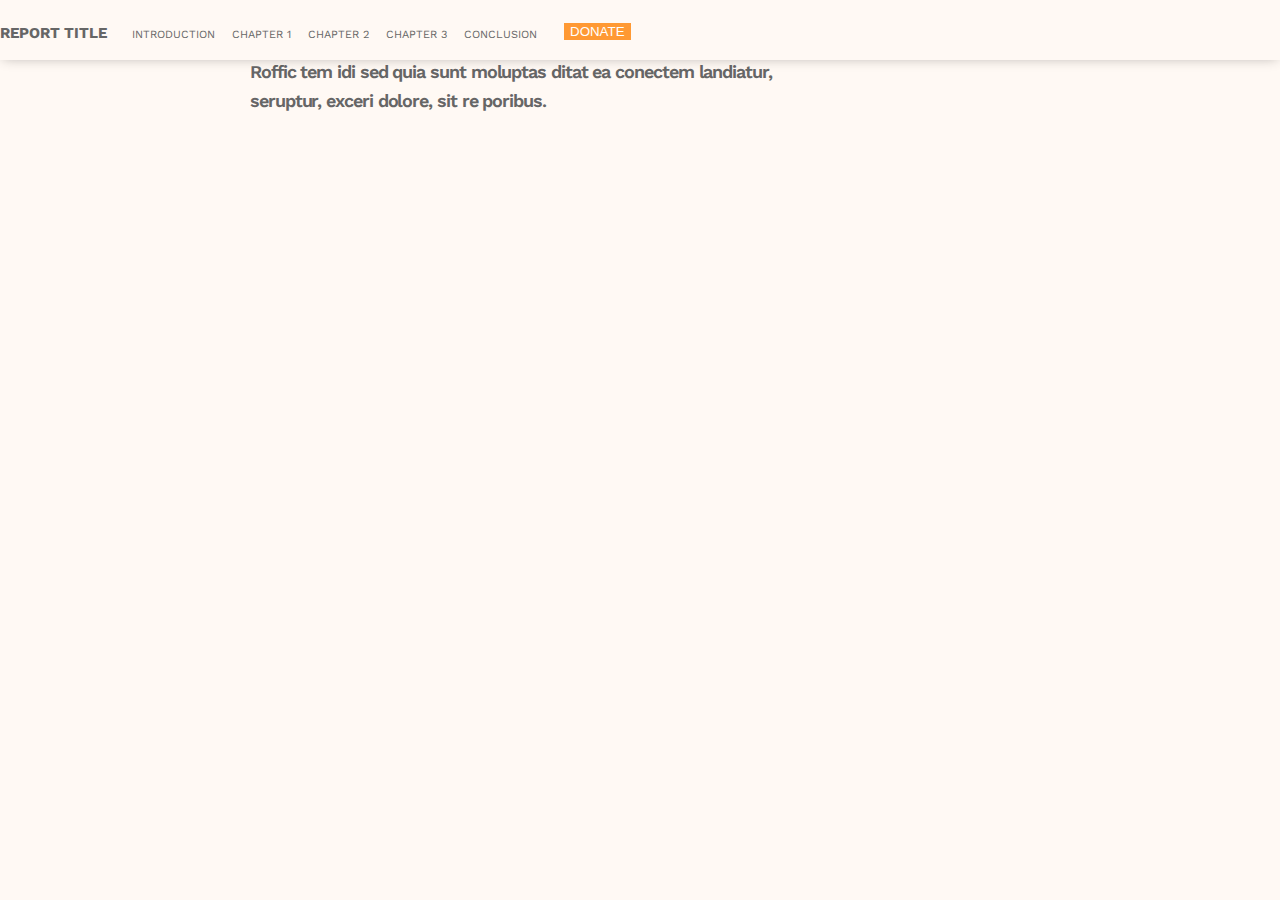
==== chapter1.html @ 3ec0a264 "First draft" ====
<!DOCTYPE html>
<html lang="en">
  <head>
    <meta charset="utf-8">
    <title>Final Project</title>
    <meta name="description" content="Report template Law Center to Prevent Gun Violence">
    <meta name="keywords" content="keywords, go, here">
    <link rel="stylesheet" href="styles/normalize.css">
    <link rel="stylesheet" href="styles/styles.css">
    <link href="https://fonts.googleapis.com/css?family=Montserrat:100,100i,200,200i,300,300i,400,400i,500,500i,600,600i,700,700i,800,800i,900,900i" rel="stylesheet">
    <link href="https://fonts.googleapis.com/css?family=Work+Sans:100,200,300,400,500,600,700,800,900" rel="stylesheet">

  </head>

  <body>
  <header>
      <div class="wrapper">
        <div class="mainheader">
          <!-- <div class="logomark"><img src="images/Logomark.png"></div> -->
          <h1>Report Title</h1>
          <ul class="nav">
            <li><a href="index.html">Introduction</a></li>
            <li><a href="chapter1.html">Chapter 1</a></li>
            <li><a href="chapter2.html">Chapter 2</a></li>
            <li><a href="chapter3.html">Chapter 3</a></li>
            <li><a href="conclusion.html">Conclusion</a></li>
          </ul>
        <button class="donatebutton">Donate</button>
        </div>
        <!--href="DONATE PAGE"-->
      </div>
  </header>

  <!-- <section class="titlebanner">
      <h1 class="headerreportname">Report Title</h1>
      <h2>Report byline ipsum solar volupta ir firum</h2>
  </section> -->

<!--   <div class="sticky_interchapternav">
  </div> -->

  <section class="reportcontainer">
    <p class="introtext">Roffic tem idi sed quia sunt moluptas ditat ea conectem landiatur, seruptur, exceri dolore, sit re poribus.</p>
  </section>

    <script src="scripts/jquery-3.2.1.min.js"></script>
    <script src="scripts/faq.js"></script>

  </body>
</html>
---- styles/styles.css ----
html, body {
  font-family: 'Work Sans', sans-serif;
  color: #666;
  margin: 0;
  padding: 0;
  height: 100%;
  background-color: #fff9f4;
}

header {
  overflow-x: hidden;
  position: fixed;
  box-shadow: 0 1px 12px -3px rgba(0,0,0,0.3);
  border-bottom: 1px #ddd;
  width: 100%;
  z-index: 1;
  background-color: white;
  height: 60px;
}

.wrapper {
  margin: 0 auto;
  padding-bottom: 2em;
}

.mainheader{
  margin: 0 -500%;
  padding: 0.5em 500%;
  float: left;
  background-color: #fff9f4;
}

header h1{
  font-size: 15px;
  display: inline-block;
  text-transform: uppercase;
}

.logomark {
  /*background-image: url(../images/Logomark.png);*/
  width: 15px;
  padding: 5px;
  display: inline;
  margin: 0px 5px;
}

.donatebutton {
  color: white;
  cursor: pointer;
  float: right;
  display: inline-block;
  text-transform: uppercase;
  border: none;
  background-color: #ff9933;
  margin: 15px;
}

a {
  text-decoration: none;
}

/**** MAIN NAVIGATION ****/

/*.nav {
  display: inline-block;
}*/

.mainheader ul{
  list-style: none;
  display: inline-block;
  cursor: pointer;
  padding-left: 20px;
  /*padding: 20px 10% 0px 0%;*/
}

.nav li{
  display: inline;
  padding-right: 12px;
}

.nav a {
  color: #666;
  text-decoration: none;
  font-size: 11px;
  text-transform: uppercase;
}

/*a:visited { text-decoration: none; color:red; }
a:hover { text-decoration: none; color:blue; }
a:focus { text-decoration: none; color:yellow; }
a:hover, a:active { text-decoration: none; color:black }*/

.nav a:hover{text-decoration: none; color: #ff9933;}
.nav a:visited{text-decoration: none; color: #666;}
.nav a:hover{text-decoration: none; color: #ff9933;}
.nav a:active{text-decoration: none; color: #ff9933;}

/**** END MAIN NAVIGATION ****/



/**** TITLE BANNER ****/

.titlebanner {
  background-image: url(../images/gun-on-table.jpg);
  background-attachment: fixed;
  background-repeat: no-repeat;
  background-position: 100% 100%; 
  height: 100vh;
  /*width: 100vh;*/
  z-index: 2;
  /* Make a concession for the fixed position header above */
  padding-top: 60px;
}

.titlebanner h1 {
  font-size: 110px;
  padding: 60px 0px 0px 35px;
  font-weight: 600;
  margin: 0;
  letter-spacing: -0.04em;
}

.titlebanner h2 {
  padding: 0px 0px 0px 35px;
  font-size: 22px;
  font-weight: 300;
}

/**** END TITLE BANNER ****/



/**** STICKY NAV ****/

.sticky_interchapternav {
  border: solid 1px #93eaed;
}

/**** END STICKY NAV ****/


/**** REPORT BODY ****/

.reportcontainer {
  padding: 40px 100px 40px 250px;
}

.reportcontainer p{
  /*font-family: Georgia, serif;*/
  line-height: 1.6em;
  letter-spacing: -0.06em;
  font-size: 18px;
  padding-right: 380px;
}

.introtext {
  color: #666;
  font-size: 35px;
  font-weight: 600;
  letter-spacing: -0.01em;
  /*padding: 0px 450px 0px 0px;*/
}

/**** REPORT BODY ****/

/**** BLOCK QUOTE ****/

blockquote {
  padding: 50px;
  float: right;
  margin: 10px 10px;
  position: relative;
  display: block;
  font-size: 60px;
  text-align: right;
}

/**** END BLOCK QUOTE ****/

/**** BOTTOM PAGE CHAPTER NAVIGATION****/
.bottompage_chapternav{
  border: 2px solid #666;
  display: inline-block;
  margin: auto;
  padding: 10px;
  cursor: pointer;
  outline: 0;
  padding: 8px 25.5px;
  background-color: transparent;
  font-weight: 400;
  text-transform: uppercase;
  font-size: 12.299px;
  transition: all .3s ease-in-out;
}



/**** BOTTOM PAGE CHAPTER NAVIGATION****/


/*** MEDIA QUERIES ***/
@media screen and (max-width: 660px) {
  .reportcopy {
    padding: 40px 100px 40px 250px;
  }
}


/*** END MEDIA QUERIES ***/


.halfpagegraphic {
  border: solid 1px blue;
}

footer {
  border: solid 2px blue;
}
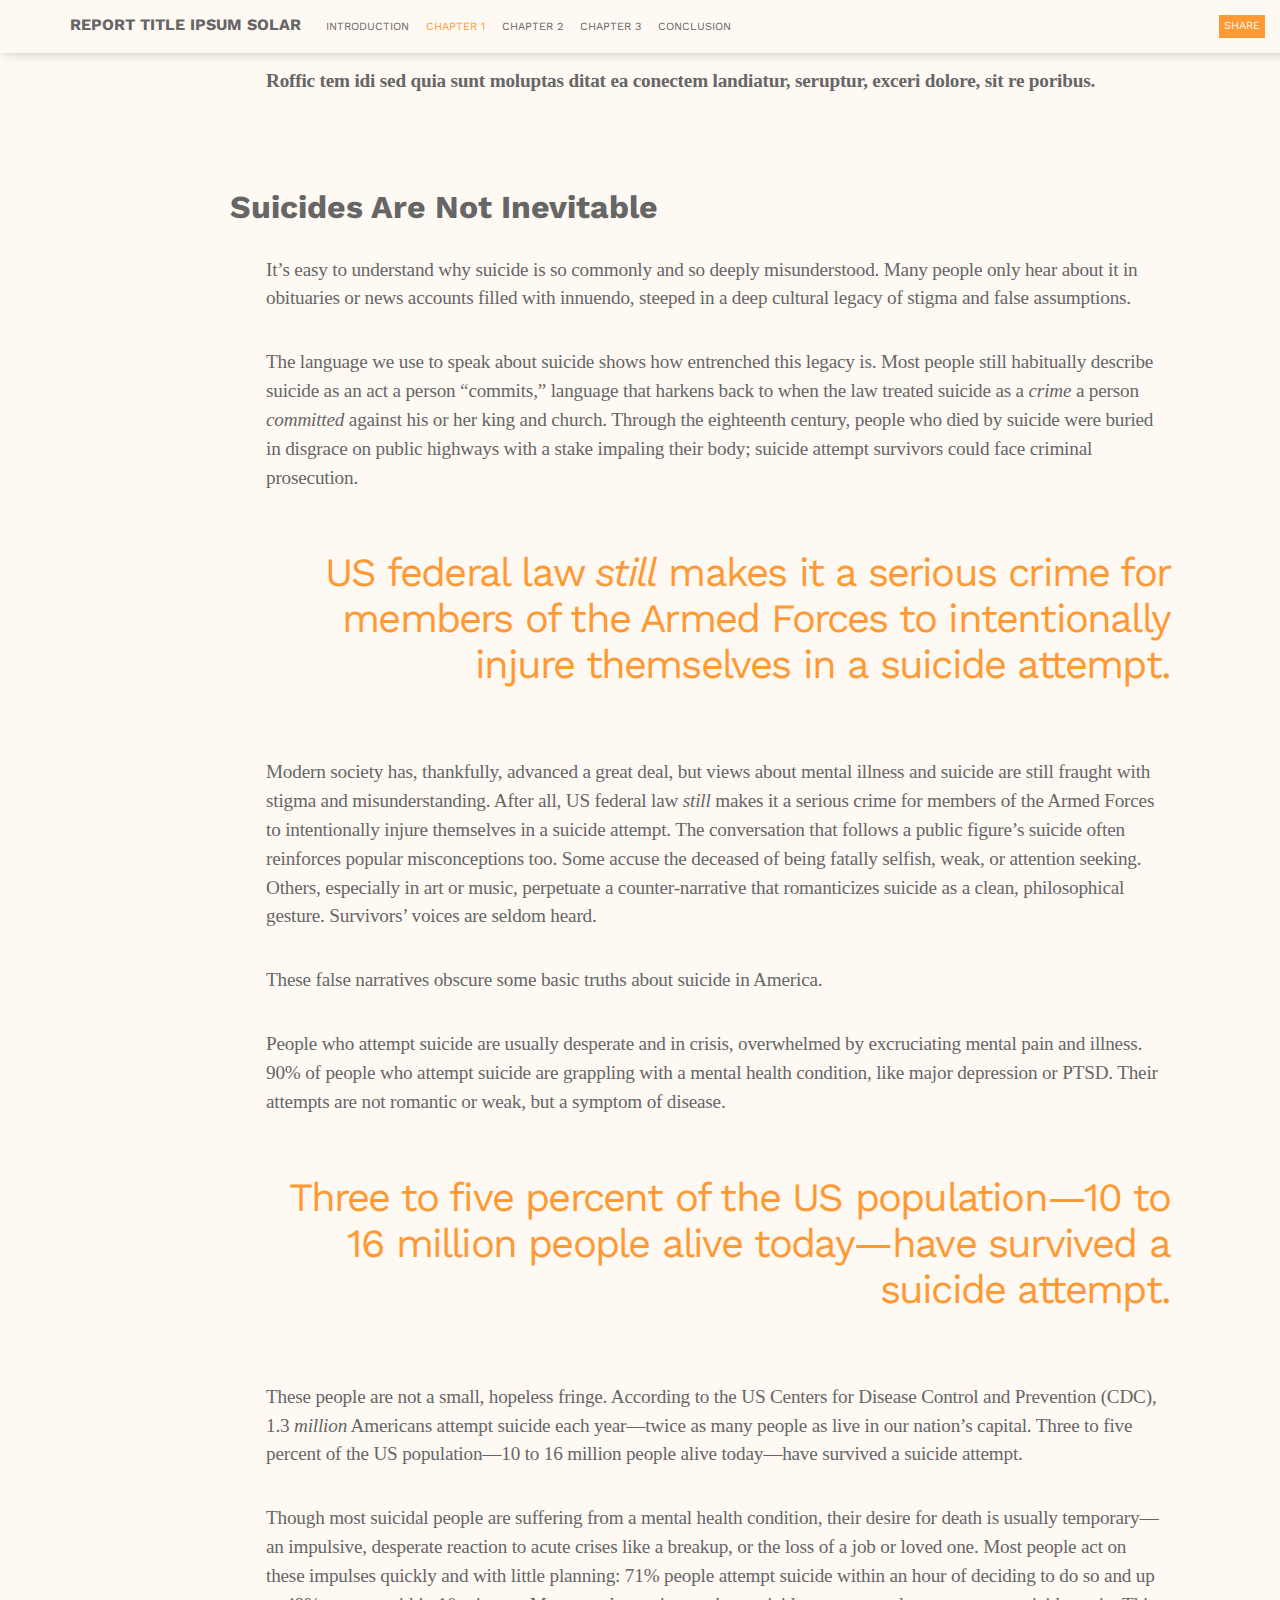
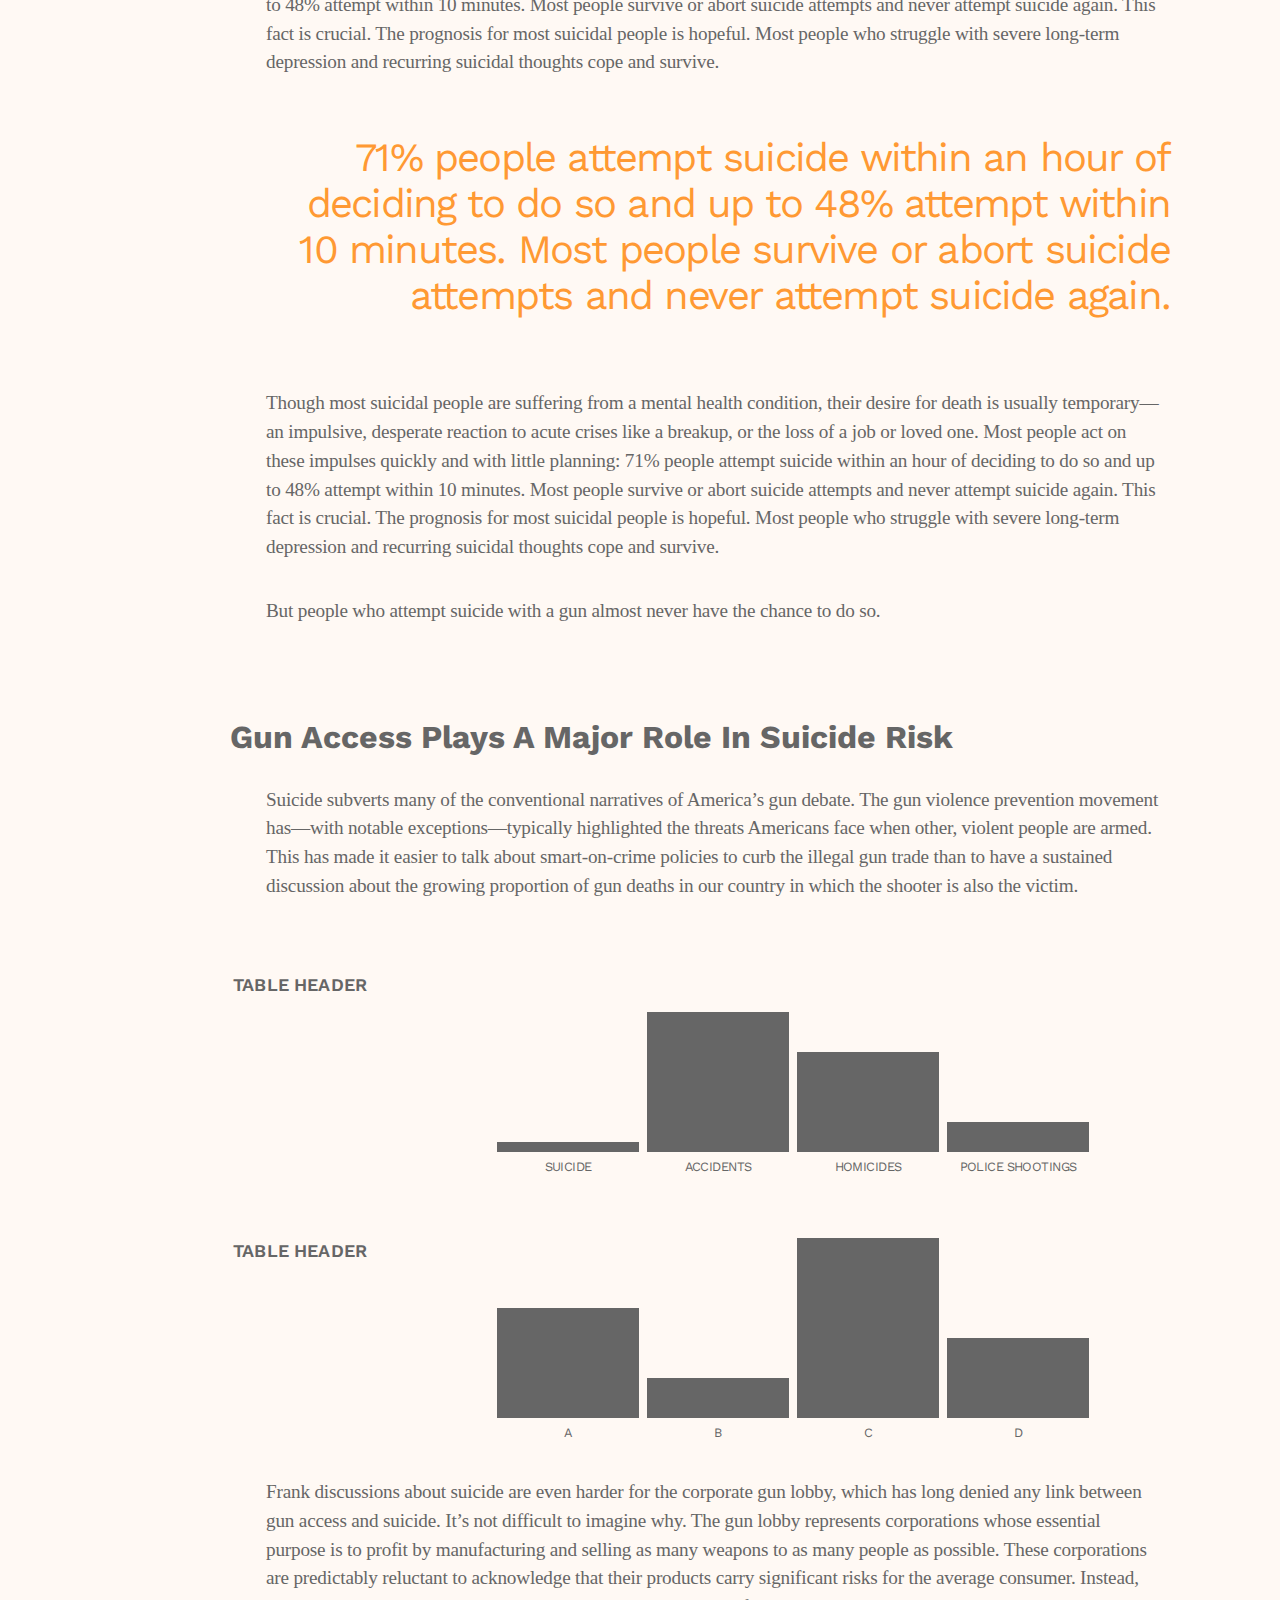
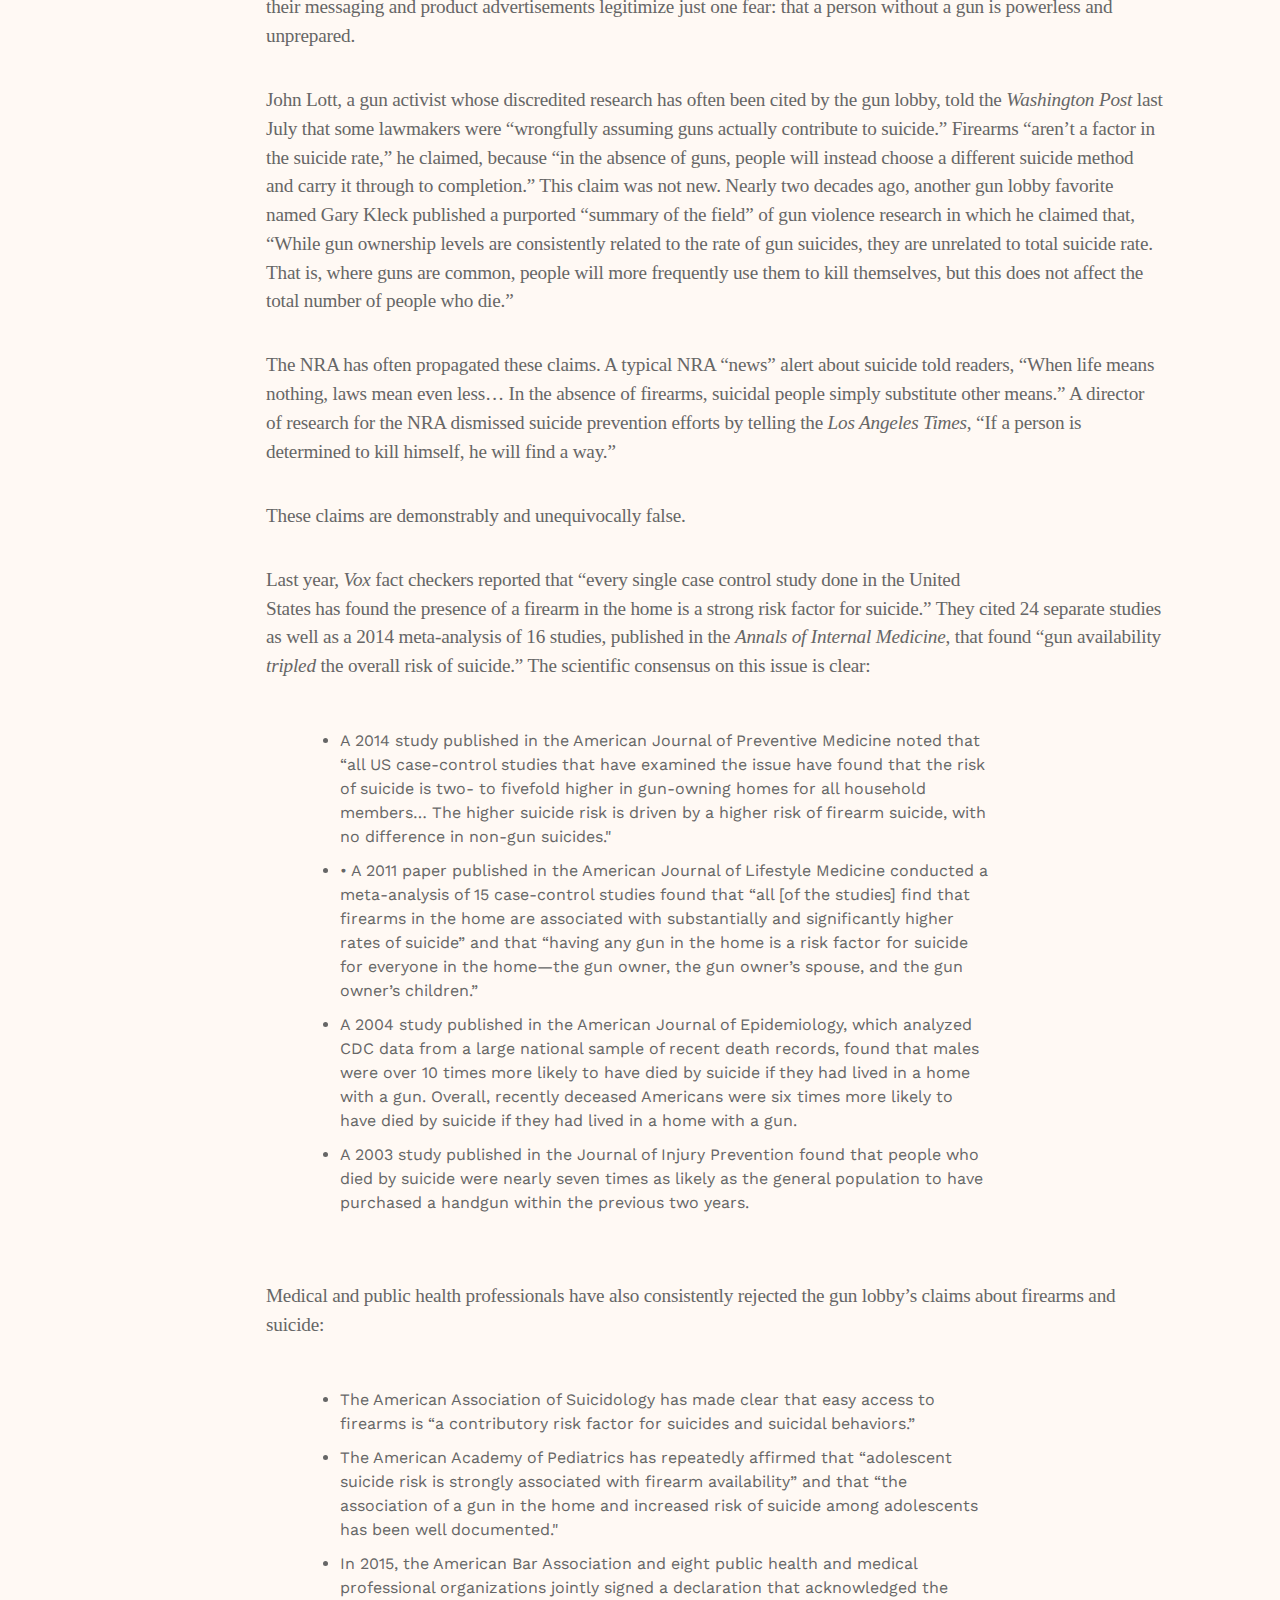
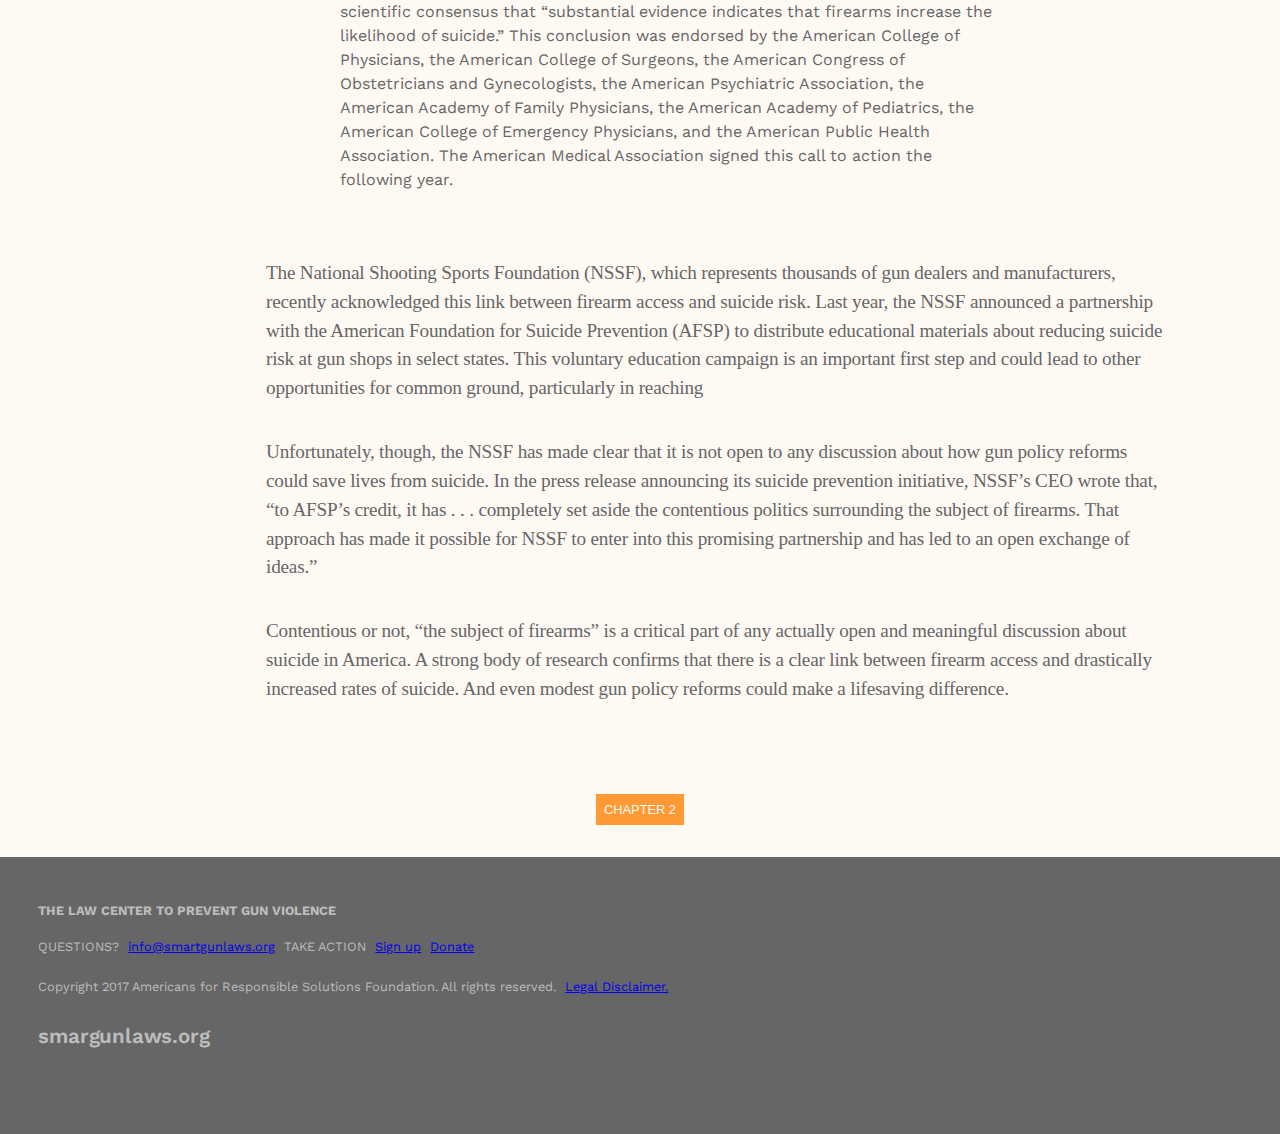
==== commit 9dbb84fa: "Third Draft" ====
--- a/chapter1.html
+++ b/chapter1.html
@@ -7,27 +7,29 @@
     <meta name="keywords" content="keywords, go, here">
     <link rel="stylesheet" href="styles/normalize.css">
     <link rel="stylesheet" href="styles/styles.css">
+    <link rel="stylesheet" href="styles/parallax.css">
     <link href="https://fonts.googleapis.com/css?family=Montserrat:100,100i,200,200i,300,300i,400,400i,500,500i,600,600i,700,700i,800,800i,900,900i" rel="stylesheet">
     <link href="https://fonts.googleapis.com/css?family=Work+Sans:100,200,300,400,500,600,700,800,900" rel="stylesheet">
+    <link rel="stylesheet" type="text/css"
+    href="//cloud.typography.com/6794894/708148/css/fonts.css">
 
   </head>
 
   <body>
   <header>
-      <div class="wrapper">
-        <div class="mainheader">
-          <!-- <div class="logomark"><img src="images/Logomark.png"></div> -->
-          <h1>Report Title</h1>
-          <ul class="nav">
-            <li><a href="index.html">Introduction</a></li>
-            <li><a href="chapter1.html">Chapter 1</a></li>
-            <li><a href="chapter2.html">Chapter 2</a></li>
-            <li><a href="chapter3.html">Chapter 3</a></li>
-            <li><a href="conclusion.html">Conclusion</a></li>
-          </ul>
-        <button class="donatebutton">Donate</button>
-        </div>
-        <!--href="DONATE PAGE"-->
+      <div class="mainheader">
+        <!-- <div class="logomark"><img src="images/Logomark.png"></div> -->
+        <h1>Report Title Ipsum Solar</h1>
+        <button id="menu-toggler">Menu</button>
+        <ul class="nav" id="main-menu">
+          <li class="nav-item"><a href="index.html">Introduction</a></li>
+          <li class="nav-item"><a class="current-page" href="chapter1.html">Chapter 1</a></li>
+          <li class="nav-item"><a href="chapter2.html">Chapter 2</a></li>
+          <li class="nav-item"><a href="chapter3.html">Chapter 3</a></li>
+          <li class="nav-item"><a href="conclusion.html">Conclusion</a></li>
+        </ul>
+        <a class="donate" href="https://smart-gun-laws.networkforgood.com/projects/11942-smart-gun-laws">Share</a>
+        <!-- <div class="logomark"><img src="TWITTER"></div> -->
       </div>
   </header>
 
@@ -36,15 +38,111 @@
       <h2>Report byline ipsum solar volupta ir firum</h2>
   </section> -->
 
-<!--   <div class="sticky_interchapternav">
-  </div> -->
-
   <section class="reportcontainer">
     <p class="introtext">Roffic tem idi sed quia sunt moluptas ditat ea conectem landiatur, seruptur, exceri dolore, sit re poribus.</p>
+    <!-- Confronting deadly myths -->
+    <h1>Suicides Are Not Inevitable
+    </h1>
+    <p>It’s easy to understand why suicide is so commonly and so deeply misunderstood. Many people only hear about it in obituaries or news accounts filled with innuendo, steeped in a deep cultural legacy of stigma and false assumptions. 
+    </p>
+    <p>The language we use to speak about suicide shows how entrenched this legacy is. Most people still habitually describe suicide as an act a person “commits,” language that harkens back to when the law treated suicide as a <i>crime</i> a person <i>committed</i> against his or her king and church. Through the eighteenth century, people who died by suicide were buried in disgrace on public highways with a stake impaling their body; suicide attempt survivors could face criminal prosecution. 
+    </p>
+    <blockquote>US federal law <i>still</i> makes it a serious crime for members of the Armed Forces to intentionally injure themselves in a suicide attempt.</blockquote>
+    <p>Modern society has, thankfully, advanced a great deal, but views about mental illness and suicide are still fraught with stigma and misunderstanding. After all, US federal law <i>still</i> makes it a serious crime for members of the Armed Forces to intentionally injure themselves in a suicide attempt. The conversation that follows a public figure’s suicide often reinforces popular misconceptions too. Some accuse the deceased of being fatally selfish, weak, or attention seeking. Others, especially in art or music, perpetuate a counter-narrative that romanticizes suicide as a clean, philosophical gesture. Survivors’ voices are seldom heard. 
+    </p>
+    <p> These false narratives obscure some basic truths about suicide in America.
+    </p>
+    <p>People who attempt suicide are usually desperate and in crisis, overwhelmed by excruciating mental pain and illness. 90% of people who attempt suicide are grappling with a mental health condition, like major depression or PTSD. Their attempts are not romantic or weak, but a symptom of disease.
+    </p>
+    <blockquote>Three to five percent of the US population—10 to 16 million people alive today—have survived a suicide attempt.</blockquote>
+    <p>These people are not a small, hopeless fringe. According to the US Centers for Disease Control and Prevention (CDC), 1.3 <i>million</i> Americans attempt suicide each year—twice as many people as live in our nation’s capital. Three to five percent of the US population—10 to 16 million people alive today—have survived a suicide attempt. 
+    </p>
+    <p>Though most suicidal people are suffering from a mental health condition, their desire for death is usually temporary—an impulsive, desperate reaction to acute crises like a breakup, or the loss of a job or loved one. Most people act on these impulses quickly and with little planning: 71% people attempt suicide within an hour of deciding to do so and up to 48% attempt within 10 minutes. Most people survive or abort suicide attempts and never attempt suicide again. This fact is crucial. The prognosis for most suicidal people is hopeful. Most people who struggle with severe long-term depression and recurring suicidal thoughts cope and survive.</p>
+    <blockquote>71% people attempt suicide within an hour of deciding to do so and up to 48% attempt within 10 minutes. Most people survive or abort suicide attempts and never attempt suicide again.</blockquote>
+    <p>Though most suicidal people are suffering from a mental health condition, their desire for death is usually temporary—an impulsive, desperate reaction to acute crises like a breakup, or the loss of a job or loved one. Most people act on these impulses quickly and with little planning: 71% people attempt suicide within an hour of deciding to do so and up to 48% attempt within 10 minutes. Most people survive or abort suicide attempts and never attempt suicide again. This fact is crucial. The prognosis for most suicidal people is hopeful. Most people who struggle with severe long-term depression and recurring suicidal thoughts cope and survive.</p>
+    <p>But people who attempt suicide with a gun almost never have the chance to do so.</p>
+    <h1>Gun Access Plays a Major Role in Suicide Risk</h1>
+    <p>Suicide subverts many of the conventional narratives of America’s gun debate. The gun violence prevention movement has—with notable exceptions—typically highlighted the threats Americans face when other, violent people are armed. This has made it easier to talk about smart-on-crime policies to curb the illegal gun trade than to have a sustained discussion about the growing proportion of gun deaths in our country in which the shooter is also the victim.</p>
+    
+    <div class="graphic-container">
+      <h3>Table Header</h3>
+      <ul class="bar-chart">
+        <li>
+          <span style="height:5%" title="Suicide"></span>
+        </li>
+        <li>
+          <span style="height:70%" title="Accidents"></span>
+        </li>
+        <li>
+          <span style="height:50%" title="Homicides"></span>
+        </li>
+        <li>
+          <span style="height:15%" title="Police Shootings"></span>
+        </li>
+      </ul>  
+    </div>
+
+    <div class="graphic-container">
+      <h3>Table Header</h3>
+      <ul class="bar-chart">
+        <li>
+          <span style="height:55%" title="A"></span>
+        </li>
+        <li>
+          <span style="height:20%" title="B"></span>
+        </li>
+        <li>
+          <span style="height:90%" title="C"></span>
+        </li>
+        <li>
+          <span style="height:40%" title="D"></span>
+        </li>
+      </ul>  
+    </div>
+
+    <p>Frank discussions about suicide are even harder for the corporate gun lobby, which has long denied any link between gun access and suicide. It’s not difficult to imagine why. The gun lobby represents corporations whose essential purpose is to profit by manufacturing and selling as many weapons to as many people as possible. These corporations are predictably reluctant to acknowledge that their products carry significant risks for the average consumer. Instead, their messaging and product advertisements legitimize just one fear: that a person without a gun is powerless and unprepared. </p>
+    <p>John Lott, a gun activist whose discredited research has often been cited by the gun lobby, told the <i>Washington Post</i> last July that some lawmakers were “wrongfully assuming guns actually contribute to suicide.” Firearms “aren’t a factor in the suicide rate,” he claimed, because “in the absence of guns, people will instead choose a different suicide method and carry it through to completion.” This claim was not new. Nearly two decades ago, another gun lobby favorite named Gary Kleck published a purported “summary of the field” of gun violence research in which he claimed that, “While gun ownership levels are consistently related to the rate of gun suicides, they are unrelated to total suicide rate. That is, where guns are common, people will more frequently use them to kill themselves, but this does not affect the total number of people who die.” </p>
+    <p>The NRA has often propagated these claims. A typical NRA “news” alert about suicide told readers, “When life means nothing, laws mean even less… In the absence of firearms, suicidal people simply substitute other means.” A director of research for the NRA dismissed suicide prevention efforts by telling the <i>Los Angeles Times</i>, “If a person is determined to kill himself, he will find a way.”</p>
+    <p>These claims are demonstrably and unequivocally false.</p>
+    <p>Last year, <i>Vox</i> fact checkers reported that “every single case control study done in the United States has found the presence of a firearm in the home is a strong risk factor for suicide.” They cited 24 separate studies as well as a 2014 meta-analysis of 16 studies, published in the <i>Annals of Internal Medicine</i>, that found “gun availability <i>tripled</i> the overall risk of suicide.” The scientific consensus on this issue is clear:</p>
+    <ul>
+      <li>A 2014 study published in the American Journal of Preventive Medicine noted that “all US case-control studies that have examined the issue have found that the risk of suicide is two- to fivefold higher in gun-owning homes for all household members… The higher suicide risk is driven by a higher risk of firearm suicide, with no difference in non-gun suicides."</li>
+      <li>• A 2011 paper published in the American Journal of Lifestyle Medicine conducted a meta-analysis of 15 case-control studies found that “all [of the studies] find that firearms in the home are associated with substantially and significantly higher rates of suicide” and that “having any gun in the home is a risk factor for suicide for everyone in the home—the gun owner, the gun owner’s spouse, and the gun owner’s children.”</li>
+      <li>A 2004 study published in the American Journal of Epidemiology, which analyzed CDC data from a large national sample of recent death records, found that males were over 10 times more likely to have died by suicide if they had lived in a home with a gun. Overall, recently deceased Americans were six times more likely to have died by suicide if they had lived in a home with a gun.</li>
+      <li>A 2003 study published in the Journal of Injury Prevention found that people who died by suicide were nearly seven times as likely as the general population to have purchased a handgun within the previous two years.</li>
+    </ul>
+    <p>Medical and public health professionals have also consistently rejected the gun lobby’s claims about firearms and suicide:</p>
+    <ul>
+      <li>The American Association of Suicidology has made clear that easy access to firearms is “a contributory risk factor for suicides and suicidal behaviors.”</li>
+      <li>The American Academy of Pediatrics has repeatedly affirmed that “adolescent suicide risk is strongly associated with firearm availability” and that “the association of a gun in the home and increased risk of suicide among adolescents has been well documented."</li>
+      <li>In 2015, the American Bar Association and eight public health and medical professional organizations jointly signed a declaration that acknowledged the scientific consensus that “substantial evidence indicates that firearms increase the likelihood of suicide.” This conclusion was endorsed by the American College of Physicians, the American College of Surgeons, the American Congress of Obstetricians and Gynecologists, the American Psychiatric Association, the American Academy of Family Physicians, the American Academy of Pediatrics, the American College of Emergency Physicians, and the American Public Health Association. The American Medical Association signed this call to action the following year.</li>
+    </ul>
+    <p>The National Shooting Sports Foundation (NSSF), which represents thousands of gun dealers and manufacturers, recently acknowledged this link between firearm access and suicide risk. Last year, the NSSF announced a partnership with the American Foundation for Suicide Prevention (AFSP) to distribute educational materials about reducing suicide risk at gun shops in select states. This voluntary education campaign is an important first step and could lead to other opportunities for common ground, particularly in reaching</p>
+    <p>Unfortunately, though, the NSSF has made clear that it is not open to any discussion about how gun policy reforms could save lives from suicide. In the press release announcing its suicide prevention initiative, NSSF’s CEO wrote that, “to AFSP’s credit, it has . . . completely set aside the contentious politics surrounding the subject of firearms. That approach has made it possible for NSSF to enter into this promising partnership and has led to an open exchange of ideas.”</p>
+    <p>Contentious or not, “the subject of firearms” is a critical part of any actually open and meaningful discussion about suicide in America. A strong body of research confirms that there is a clear link between firearm access and drastically increased rates of suicide. And even modest gun policy reforms could make a lifesaving difference.</p>
   </section>
 
+  <div class="chapternav-container">
+    <button class="bottompage_chapternav" href="chapter2.html">Chapter 2</button>
+  </div>
+
+  <footer>
+    <h1><!-- this class is defined as "mainheader h1, footer h1" at the top of the stylesheet --> 
+    The Law Center to Prevent Gun Violence</h1>
+    <br>
+    <p class="footer-emphasis">Questions?</p>
+    <p><a href="mailto:info@smartgunlaws.org"> info@smartgunlaws.org</a></p>
+    <p class="footer-emphasis">Take Action</p>
+    <p><a href="http://smartgunlaws.org/sign-up/">Sign up</a></p>
+    <p><a href="https://smart-gun-laws.networkforgood.com/projects/11942-smart-gun-laws">Donate</a></p>
+    <br>
+    <p>Copyright 2017 Americans for Responsible Solutions Foundation. All rights reserved.</p>
+    <p><a href="http://smartgunlaws.org/legal-disclaimer">Legal Disclaimer.</a></p>
+    <h2 class=".footer-url">smargunlaws.org</h2>
+  </footer>
+  
     <script src="scripts/jquery-3.2.1.min.js"></script>
-    <script src="scripts/faq.js"></script>
+    <script src="scripts/index.js"></script>
 
   </body>
 </html>--- a/styles/styles.css
+++ b/styles/styles.css
@@ -5,33 +5,82 @@
   padding: 0;
   height: 100%;
   background-color: #fff9f4;
-}
+  word-break: keep-all;
+}
+
+h3, h4, h5, h6, .reportcontainer h1, .reportcontainer h2 {
+  padding-top: 2em;
+  padding-bottom: 0px;
+  margin-left: -20px;
+}
+
+h2 {
+  font-size: 1.6em;
+  font-weight: 600;
+  letter-spacing: -0.01em;
+  /*text-transform: uppercase;*/
+}
+
+h3 {
+  font-size: 1.4em;
+  font-weight: 600;
+  letter-spacing: 0.01em;
+}
+
+h4 {
+  font-weight: 200;
+  letter-spacing: -0.01em;
+  text-transform: uppercase;
+}
+
+h5 {
+  font-size: 0.9em;
+  font-weight: 700;
+  letter-spacing: -0.01em;
+  text-transform: uppercase;
+  margin-left: inherit;
+}
+
+h6 {
+  font-weight: 200;
+  letter-spacing: -0.01em;
+  margin-left: inherit;
+}
+
+.image-container {
+  background-size: cover;
+  background-attachment: fixed;
+  height: 100vh;
+  z-index: 2;
+  /*content: attr(experiment)*/
+}
+
+/**** END BODY STYLES ****/
 
 header {
-  overflow-x: hidden;
   position: fixed;
   box-shadow: 0 1px 12px -3px rgba(0,0,0,0.3);
+  background-color: #fff9f4;
   border-bottom: 1px #ddd;
+  padding: 0 35px;
   width: 100%;
-  z-index: 1;
-  background-color: white;
-  height: 60px;
-}
-
-.wrapper {
-  margin: 0 auto;
-  padding-bottom: 2em;
-}
-
-.mainheader{
-  margin: 0 -500%;
-  padding: 0.5em 500%;
-  float: left;
+  z-index: 100;
+}
+
+.mainheader {
   background-color: #fff9f4;
-}
-
-header h1{
-  font-size: 15px;
+  padding: 0 35px;
+  z-index: 100;
+}
+
+button {
+  cursor: pointer;
+  outline: 0;
+  text-decoration: none;
+}
+
+header h1, footer h1{
+  font-size: 1em;
   display: inline-block;
   text-transform: uppercase;
 }
@@ -44,56 +93,71 @@
   margin: 0px 5px;
 }
 
-.donatebutton {
-  color: white;
-  cursor: pointer;
-  float: right;
-  display: inline-block;
-  text-transform: uppercase;
-  border: none;
-  background-color: #ff9933;
-  margin: 15px;
-}
-
-a {
-  text-decoration: none;
-}
 
 /**** MAIN NAVIGATION ****/
-
-/*.nav {
-  display: inline-block;
-}*/
 
 .mainheader ul{
   list-style: none;
   display: inline-block;
   cursor: pointer;
   padding-left: 20px;
-  /*padding: 20px 10% 0px 0%;*/
-}
-
-.nav li{
+  /*justify-content: space-between;*/
+  flex-wrap: wrap;
+}
+
+.nav li {
   display: inline;
   padding-right: 12px;
 }
 
-.nav a {
+.mainheader a {
   color: #666;
   text-decoration: none;
   font-size: 11px;
   text-transform: uppercase;
 }
 
-/*a:visited { text-decoration: none; color:red; }
-a:hover { text-decoration: none; color:blue; }
-a:focus { text-decoration: none; color:yellow; }
-a:hover, a:active { text-decoration: none; color:black }*/
-
-.nav a:hover{text-decoration: none; color: #ff9933;}
-.nav a:visited{text-decoration: none; color: #666;}
-.nav a:hover{text-decoration: none; color: #ff9933;}
-.nav a:active{text-decoration: none; color: #ff9933;}
+#menu-toggler {
+  display: none;
+}
+
+/*
+When defining pseudo-behaviors for link the rulesets need to come in this order ("love hate")
+  a:link - a basic link
+  a:visited - a previously visited page
+  a:hover - a mouse over the link
+  a:active - a currently clicked link
+*/
+
+.mainheader a:hover {
+  color: #ff9933;
+  /*text-decoration: underline;*/
+  transition: color .2s linear;
+}
+
+.mainheader a:active {
+  color: #ff9933;
+}
+
+.mainheader a.current-page {
+  color: #ff9933;
+  /*font-weight: 700;*/
+/*  background-color: gray;
+  padding: 5px;
+*/}
+
+.mainheader a.donate {
+  color: #fff9f4;
+  margin: 15px;
+  padding: 5px;
+  float: right;
+  background-color: #ff9933;
+}
+
+a:visited {
+  color: inherit;
+  text-decoration: none;
+}
 
 /**** END MAIN NAVIGATION ****/
 
@@ -102,43 +166,28 @@
 /**** TITLE BANNER ****/
 
 .titlebanner {
-  background-image: url(../images/gun-on-table.jpg);
-  background-attachment: fixed;
-  background-repeat: no-repeat;
-  background-position: 100% 100%; 
-  height: 100vh;
-  /*width: 100vh;*/
-  z-index: 2;
+  background-image: url("../images/gun-on-ground-gray2.jpg");
+  color: #fff9f4;
   /* Make a concession for the fixed position header above */
-  padding-top: 60px;
-}
-
-.titlebanner h1 {
-  font-size: 110px;
-  padding: 60px 0px 0px 35px;
+  padding-top: 10em;
+  font-size: 40px;
+  padding: 60px 130px 0px 550px;
   font-weight: 600;
   margin: 0;
-  letter-spacing: -0.04em;
-}
-
-.titlebanner h2 {
-  padding: 0px 0px 0px 35px;
-  font-size: 22px;
+  letter-spacing: -0.03em;
+  text-transform: capitalize;
+  text-align: right;
+  text-shadow:2px 2px 4px rgba(0, 0, 0, 0.1);
+}
+
+.titlebanner-subhead {
+  font-size: 18px;
   font-weight: 300;
+  text-transform: none;
+  padding-top: 0px;
 }
 
 /**** END TITLE BANNER ****/
-
-
-
-/**** STICKY NAV ****/
-
-.sticky_interchapternav {
-  border: solid 1px #93eaed;
-}
-
-/**** END STICKY NAV ****/
-
 
 /**** REPORT BODY ****/
 
@@ -146,25 +195,27 @@
   padding: 40px 100px 40px 250px;
 }
 
+.reportcontainer h1 {
+  font-size: 2em;
+  text-transform: lowercase;
+  text-transform: capitalize;
+}
+
 .reportcontainer p{
-  /*font-family: Georgia, serif;*/
-  line-height: 1.6em;
-  letter-spacing: -0.06em;
-  font-size: 18px;
+  font-family: Georgia, serif;
+  line-height: 1.5em;
+  letter-spacing: -0.01em;
+  font-size: 1.2em;
   padding-right: 380px;
+  margin-bottom: 10px;
 }
 
 .introtext {
   color: #666;
   font-size: 35px;
-  font-weight: 600;
+  font-weight: 700;
   letter-spacing: -0.01em;
-  /*padding: 0px 450px 0px 0px;*/
-}
-
-/**** REPORT BODY ****/
-
-/**** BLOCK QUOTE ****/
+}
 
 blockquote {
   padding: 50px;
@@ -172,49 +223,279 @@
   margin: 10px 10px;
   position: relative;
   display: block;
-  font-size: 60px;
+  font-size: 3.5em;
+  letter-spacing: -0.045em;
   text-align: right;
-}
-
-/**** END BLOCK QUOTE ****/
+  z-index: 1;
+  color: #ff9933;
+}
+
+.inner-image blockquote {
+  font-size: 1.5em;
+  color: #fff9f4;
+}
+
+.reportcontainer ul { 
+  margin: 0px 60px; 
+  padding: 30px; 
+  line-height: 1.5em;
+}
+
+.reportcontainer li {
+  margin-bottom: 10px;
+ /* margin-right: 50px;*/
+ max-width: 87%;
+}
+
+/**** END REPORT BODY ****/
+
+
+
+/**** GRAPHICS ****/
+
+.graphic-container {
+  font-size: 1em;
+  letter-spacing: -0.045em;
+  z-index: 1;
+  padding: 50px;
+  margin: 40px 40px;
+  /*position: relative;
+  display: block;*/
+  text-transform: uppercase;
+  font-size: 0.8em;
+  text-align: center;
+  display: flex;
+  flex-wrap: wrap;
+  justify-content: space-between;
+}
+
+.bar-chart {
+  display: table;
+  table-layout: fixed;
+  width: 90%;
+  max-width: 600px;
+  height: 200px;
+  margin: 0 auto;
+  /*background-image: linear-gradient(red);
+  background-size: 100% 50px;
+  background-position: left top;*/
+}
+.bar-chart li {
+  position: relative;
+  display: table-cell;
+  vertical-align: bottom;
+  height: 200px;
+}
+.bar-chart span {
+  margin: 0 1em;
+  display: block;
+  background: #666;
+  animation: draw 1.3s ease-in-out;
+}
+
+.bar-chart span:before {
+  position: absolute;
+  left: 0;
+  right: 0;
+  top: 100%;
+  padding: 5px 1em 0;
+  display: block;
+  content: attr(title);
+}
+
+@keyframes draw {
+  0% {
+    height: 0;
+  }
+}
+
+
+/**** END GRAPHICS ****/
+
+
+
 
 /**** BOTTOM PAGE CHAPTER NAVIGATION****/
+.chapternav-container {
+  margin: 2em;
+}
+
 .bottompage_chapternav{
-  border: 2px solid #666;
-  display: inline-block;
+  border: none;
+  display: block;
   margin: auto;
-  padding: 10px;
-  cursor: pointer;
-  outline: 0;
-  padding: 8px 25.5px;
-  background-color: transparent;
+  padding: 8px;
+  background-color: #ff9933;
+  color: #fff9f4;
   font-weight: 400;
   text-transform: uppercase;
-  font-size: 12.299px;
-  transition: all .3s ease-in-out;
-}
-
-
-
-/**** BOTTOM PAGE CHAPTER NAVIGATION****/
-
+  font-size: 0.8em;
+  text-decoration: none;
+}
+
+.bottompage_chapternav a:hover {
+  background-color: #ffefe2;
+  transition: background-color .2s linear;
+}
+
+.bottompage_chapternav a:active {
+  color: #ff9933;
+  text-decoration: none;
+}
+
+
+
+/**** END BOTTOM PAGE CHAPTER NAVIGATION****/
+
+
+
+
+/**** FOOTER ****/
+
+footer {
+  padding: 3em;
+  background-color: #666;
+  height: 200px;
+  color: #bcbcbc;
+  font-size: 0.8em;
+}
+
+.footer-url{
+  font-family: "Gotham A", "Gotham B", inherit;
+  font-size: 1.1em;
+  font-weight: 200;
+}
+
+.footer-emphasis {
+  font-weight: 400;
+  text-transform: uppercase;
+}
+
+footer p{
+  /*display: inline;*/
+  display: inline-flex;
+  margin-right: 5px;
+}
+
+.footer a:hover {
+  color: #ff9933;
+  /*text-decoration: underline;*/
+  /*transition: color .2s linear;*/
+}
+
+.footer a:active {
+  color: #ff9933;
+}
+
+
+
+
+/**** END FOOTER ****/
 
 /*** MEDIA QUERIES ***/
-@media screen and (max-width: 660px) {
-  .reportcopy {
-    padding: 40px 100px 40px 250px;
-  }
-}
-
+@media screen and (max-width: 1150px) {
+  .titlebanner, .titlebanner-subhead {
+    margin: 0px;
+    padding: 60px 40px 0px 50px;
+    text-align: left;
+  }
+  .titlebanner-subhead {
+    padding: 0px;
+  }
+  .reportcontainer {
+    padding: 40px 100px 80px 40px;
+  }
+  .reportcontainer p{
+    padding-right: 160px;
+  }
+  blockquote {
+    padding-bottom: 65px;
+  }
+  .graphic-container{
+    width: 50%
+  }
+}
+
+@media screen and (max-width: 750px) {
+  .mainheader h1 {
+    display: none;
+  }
+  .nav li{
+    display: none;
+  }
+  #menu-toggler {
+    display: inline;
+  }
+  /** {
+    margin-right: 3px;
+    margin-left: 3px;*/
+  }
+  .titlebanner, .titlebanner-subhead {
+    margin: 0px;
+    padding: 60px 40px 0px 50px;
+    text-align: left;
+    font-size: 2em;
+  }
+  .titlebanner-subhead {
+    padding: 0px;
+    font-size: 1em;
+  }
+  .reportcontainer p{
+    padding: 8px 16px;
+  }
+  blockquote {
+    padding: 30px 0px 60px 0px;
+    font-size: 2.5em;
+  }
+  .graphic-container{
+    width: 100%;
+    margin: 0px;
+    padding: 3px;
+  }
+  .bar-chart span {
+    margin: 0 0.3em;
+  }
+}
+
+@media screen and (max-width: 450px) {
+  h2, h3, h4, h5, h6, .reportcontainer h1, .reportcontainer h2 {
+    padding-top: 1.4em;
+    padding-bottom: 3px;
+    margin-left: 3px;
+  }
+  .titlebanner h1, .titlebanner-subhead {
+    padding: 60px 10px 0px 10px;
+    text-align: center;
+    font-size: 1.3em;
+  }
+  .titlebanner-subhead {
+    padding-top: 0px;
+    /*padding-left: 40px;*/
+    font-size: 0.7em;
+  }
+  .reportcontainer {
+    margin-left: 10px;
+    margin-right: 10px;
+    padding: 0px;
+  }
+  .reportcontainer p{
+    font-size: 1.1em;
+    padding: 3px;
+  }
+  blockquote {
+    font-size: 2em;
+    text-align: right;
+    font-weight: 400;
+    padding-right: 10px;
+    padding-bottom: 30px;
+    padding-left: 0px;
+  }
+}
 
 /*** END MEDIA QUERIES ***/
 
 
-.halfpagegraphic {
-  border: solid 1px blue;
-}
-
-footer {
-  border: solid 2px blue;
-}
-
+
+
+
+
--- a/styles/parallax.css
+++ b/styles/parallax.css
@@ -0,0 +1,63 @@
+/* Parallax base styles */
+.parallax {
+  /* height fallback for older browsers */
+  height: 500px;
+  height: 100vh;
+  overflow-x: hidden;
+  overflow-y: auto;
+  -webkit-perspective: 300px;
+  perspective: 300px;
+  -webkit-perspective-origin-x: 100%;
+  perspective-origin-x: 100%;
+}
+
+.parallax__group {
+  position: relative;
+  /* height fallback for older browsers */
+  height: 500px;
+  height: 100vh;
+  -webkit-transform-style: preserve-3d;
+  transform-style: preserve-3d;
+}
+
+.parallax__layer {
+  position: absolute;
+  top: 0;
+  left: 0;
+  right: 0;
+  bottom: 0;
+  -webkit-transform-origin-x: 100%;
+  transform-origin-x: 100%;
+}
+
+/* Scale is calculated using:
+  1 + (translateZ * -1) / perspective
+*/
+.parallax__layer--fore {
+  -webkit-transform: translateZ(90px) scale(.7);
+  transform: translateZ(90px) scale(.7);
+  z-index: 1;
+}
+
+.parallax__layer--base {
+  -webkit-transform: translateZ(0);
+  transform: translateZ(0);
+  z-index: 4;
+}
+
+.parallax__layer--back {
+  -webkit-transform: translateZ(-100px) scale(2);
+  transform: translateZ(-100px) scale(2);
+  z-index: 3;
+}
+
+.parallax__layer--deep {
+  -webkit-transform: translateZ(-600px) scale(3);
+  transform: translateZ(-600px) scale(3);
+  z-index: 2;
+}
+
+#group1 {
+  /* slide over group 2 */
+  z-index: 5; 
+}
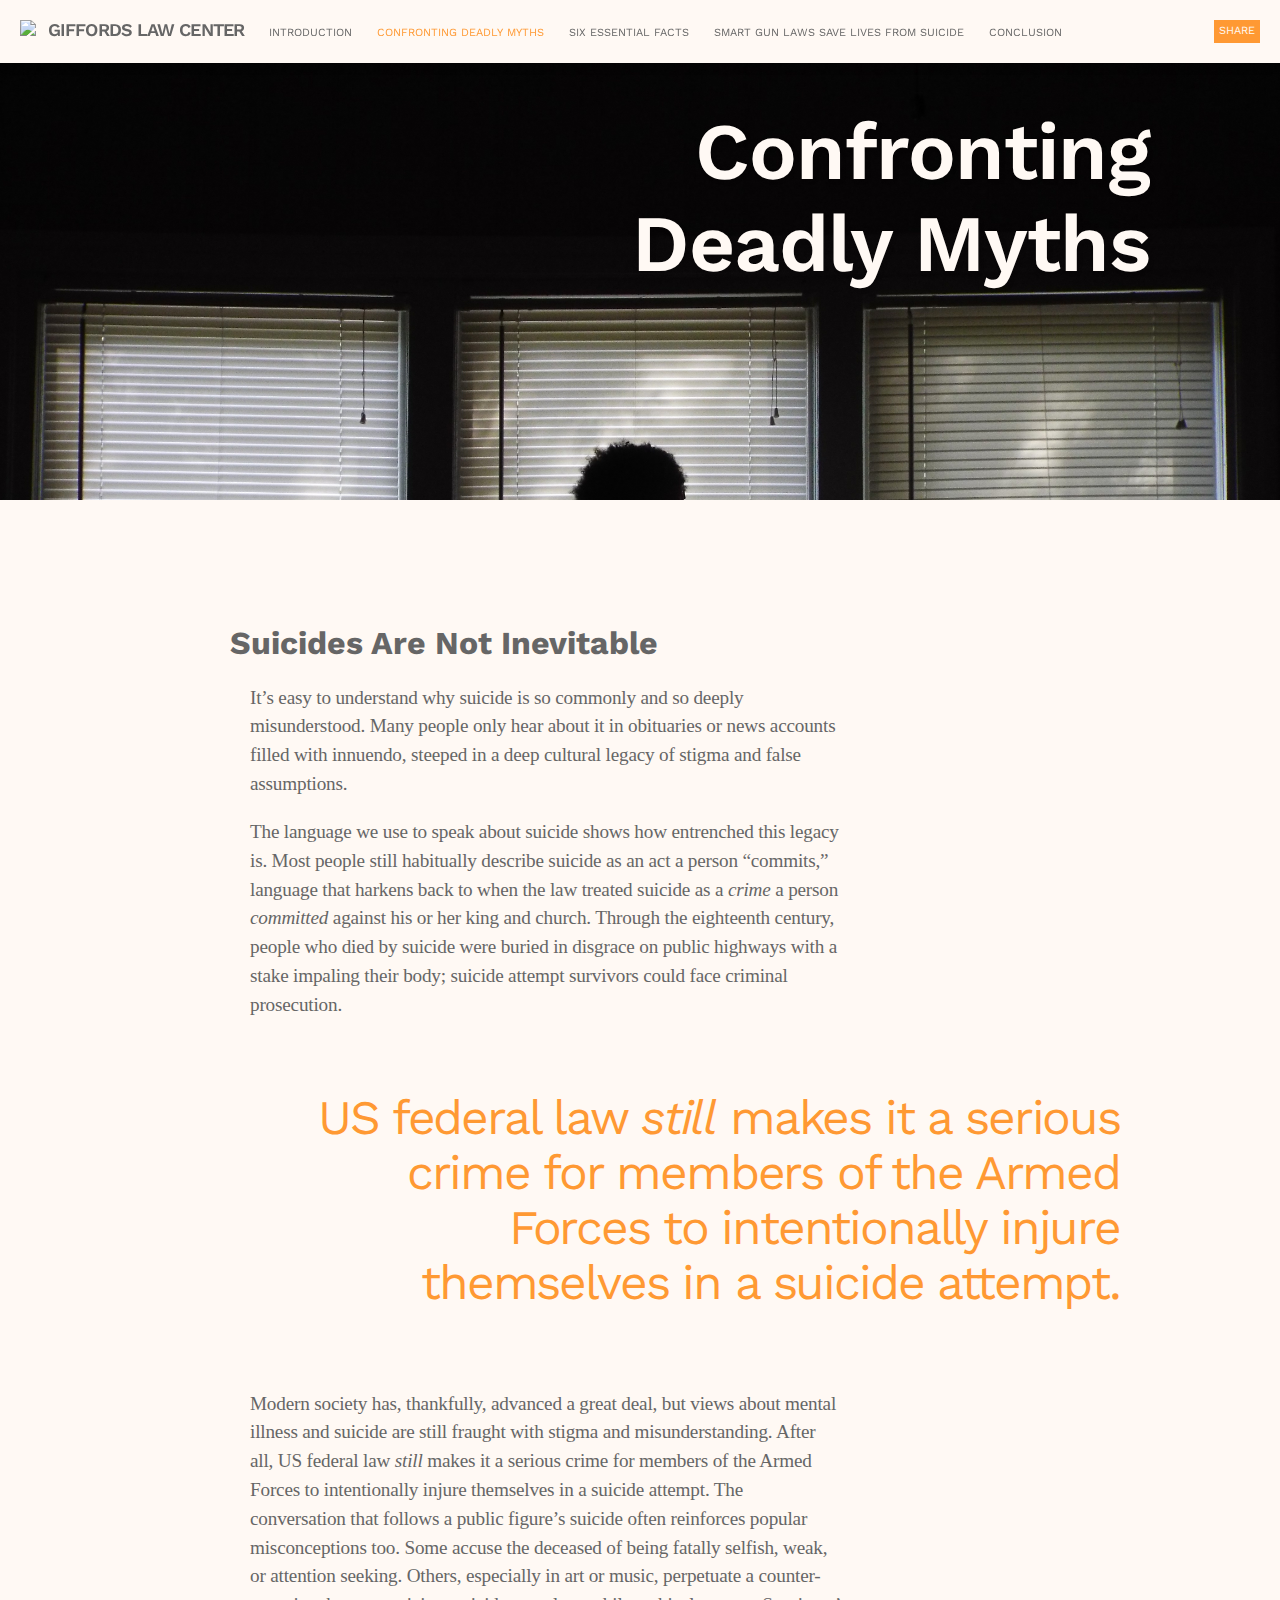
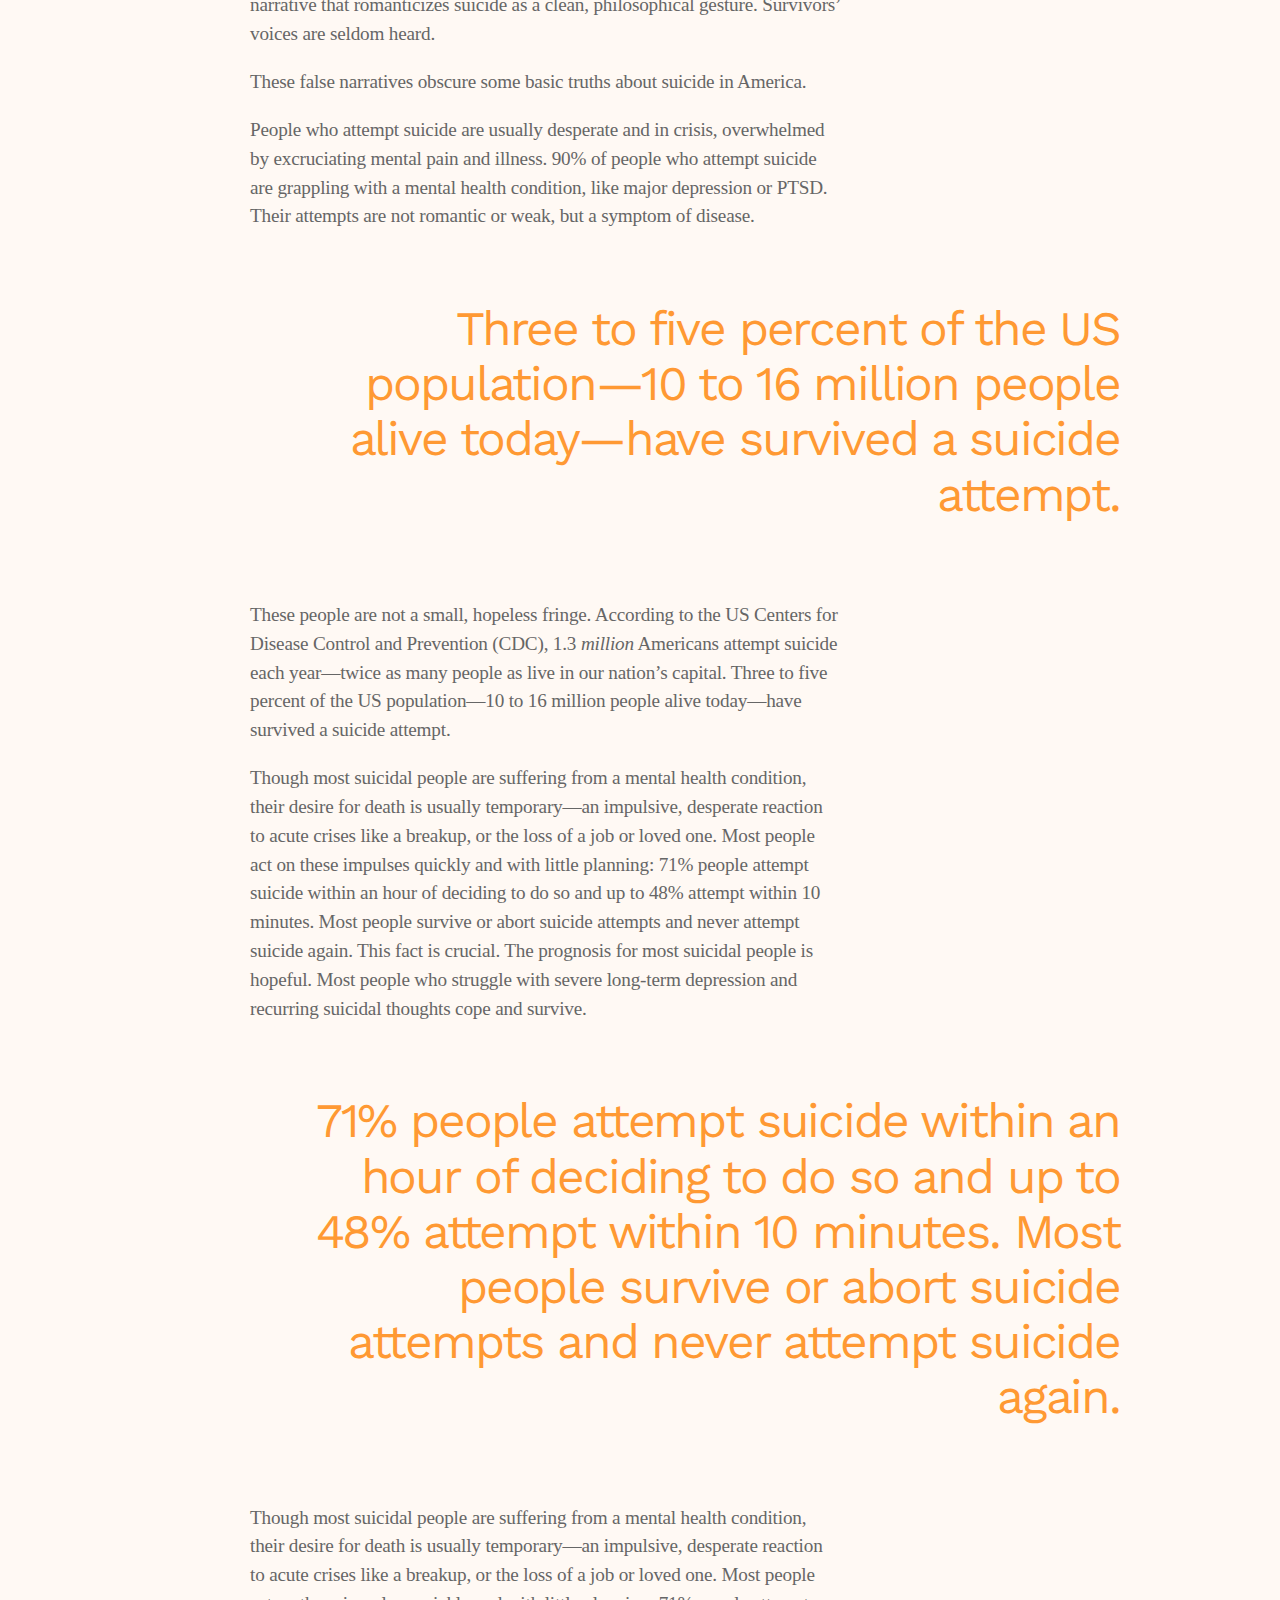
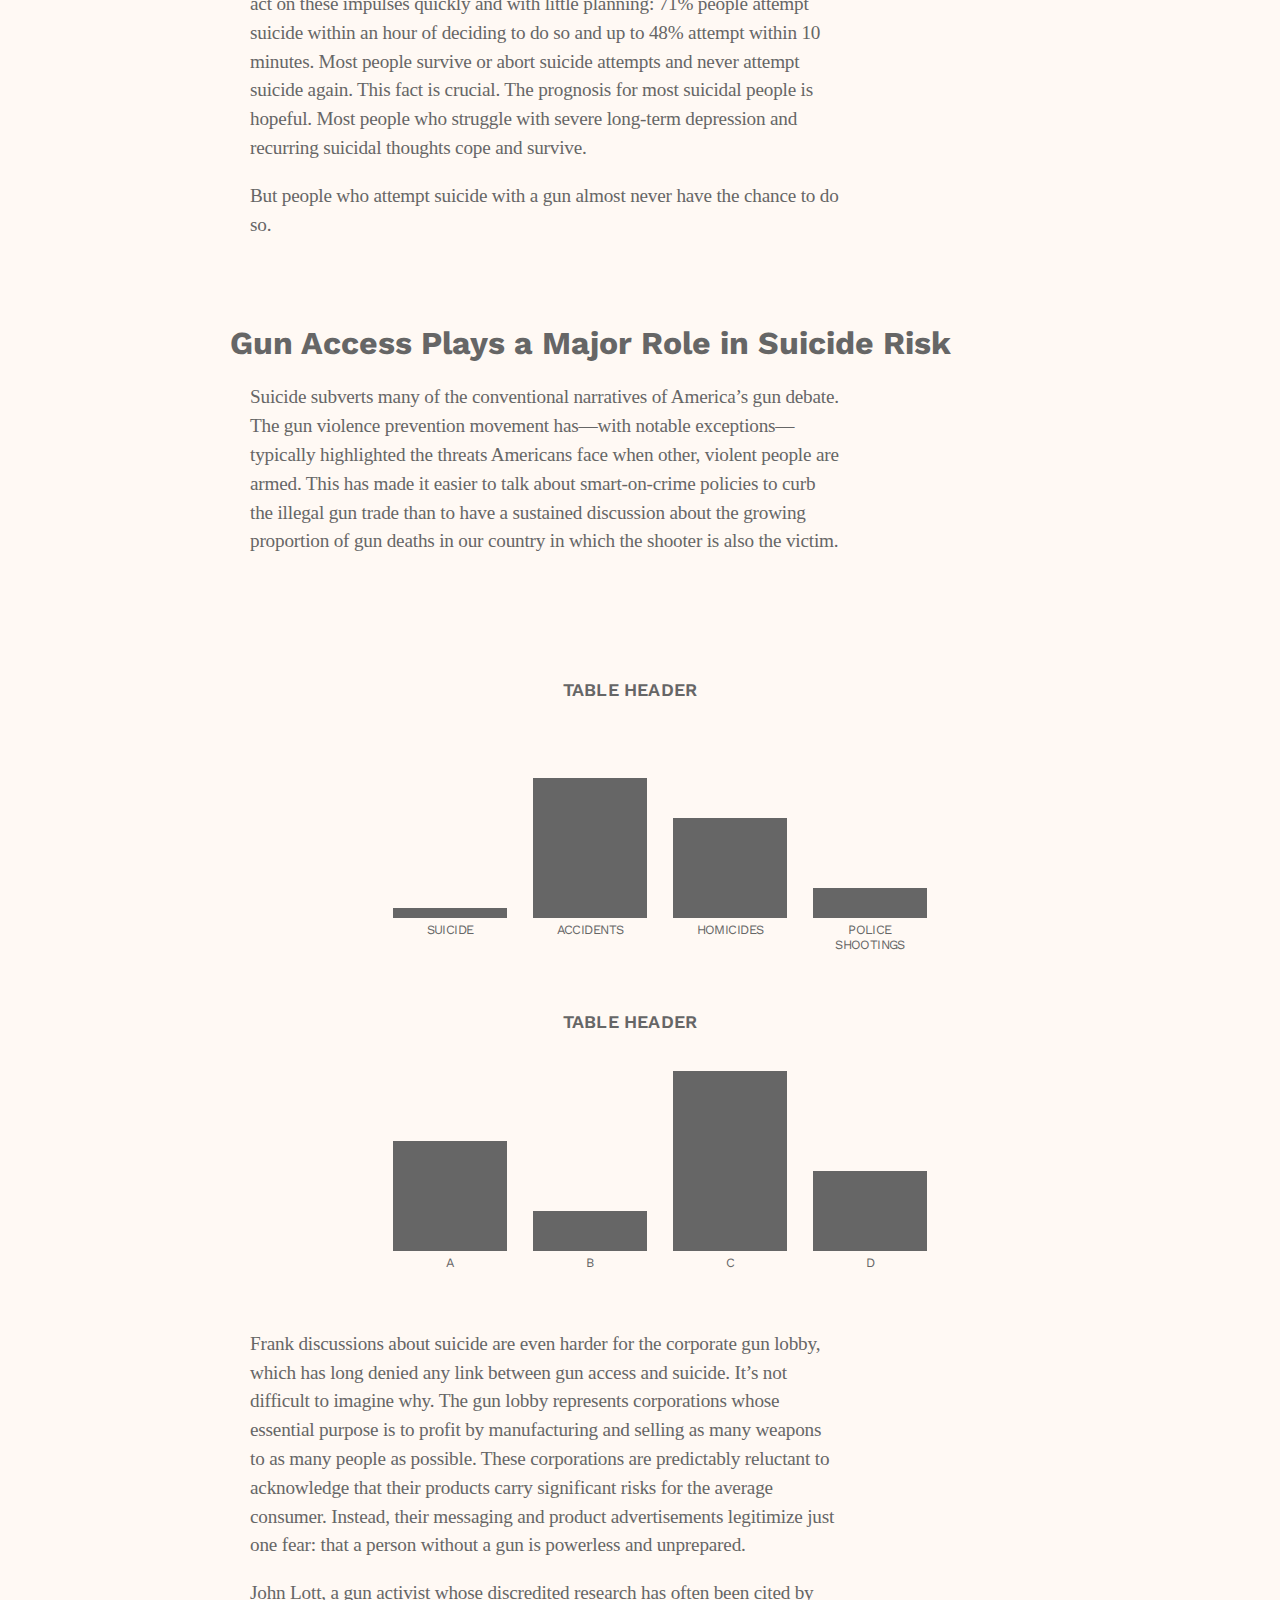
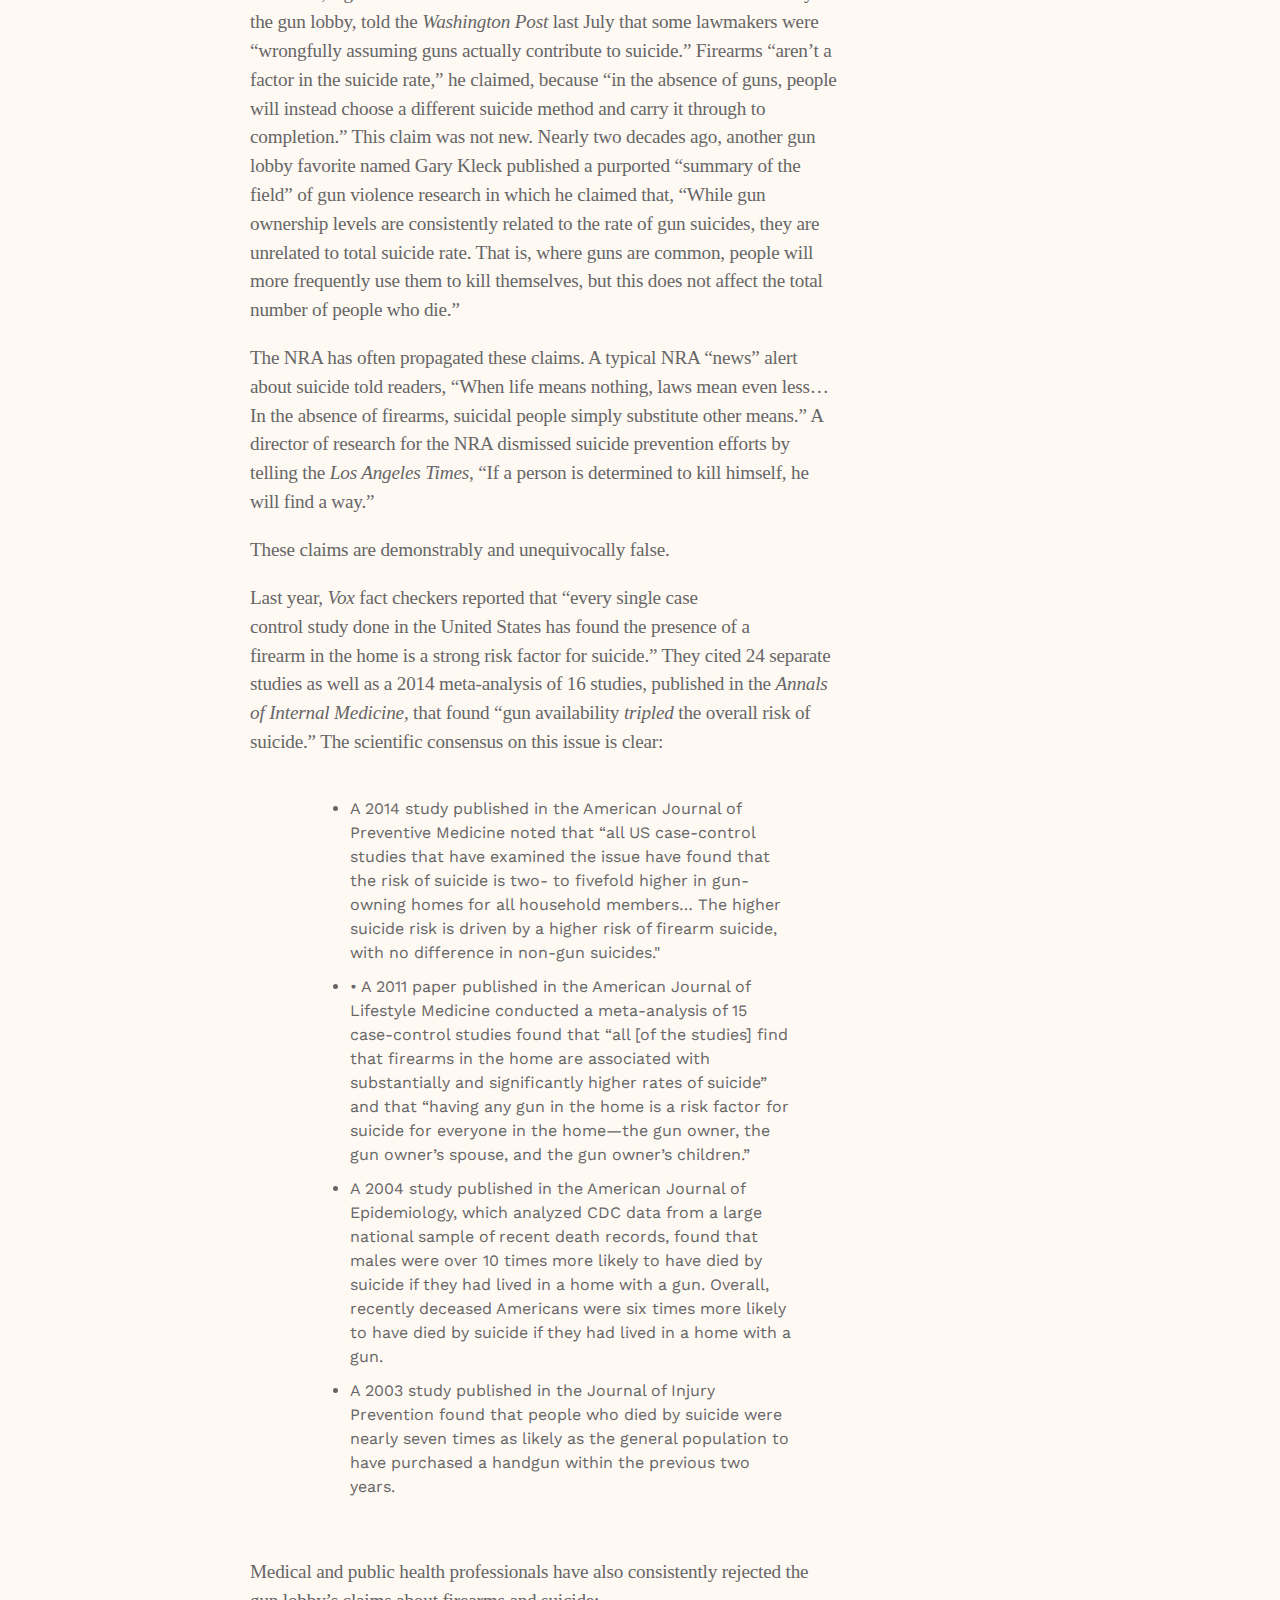
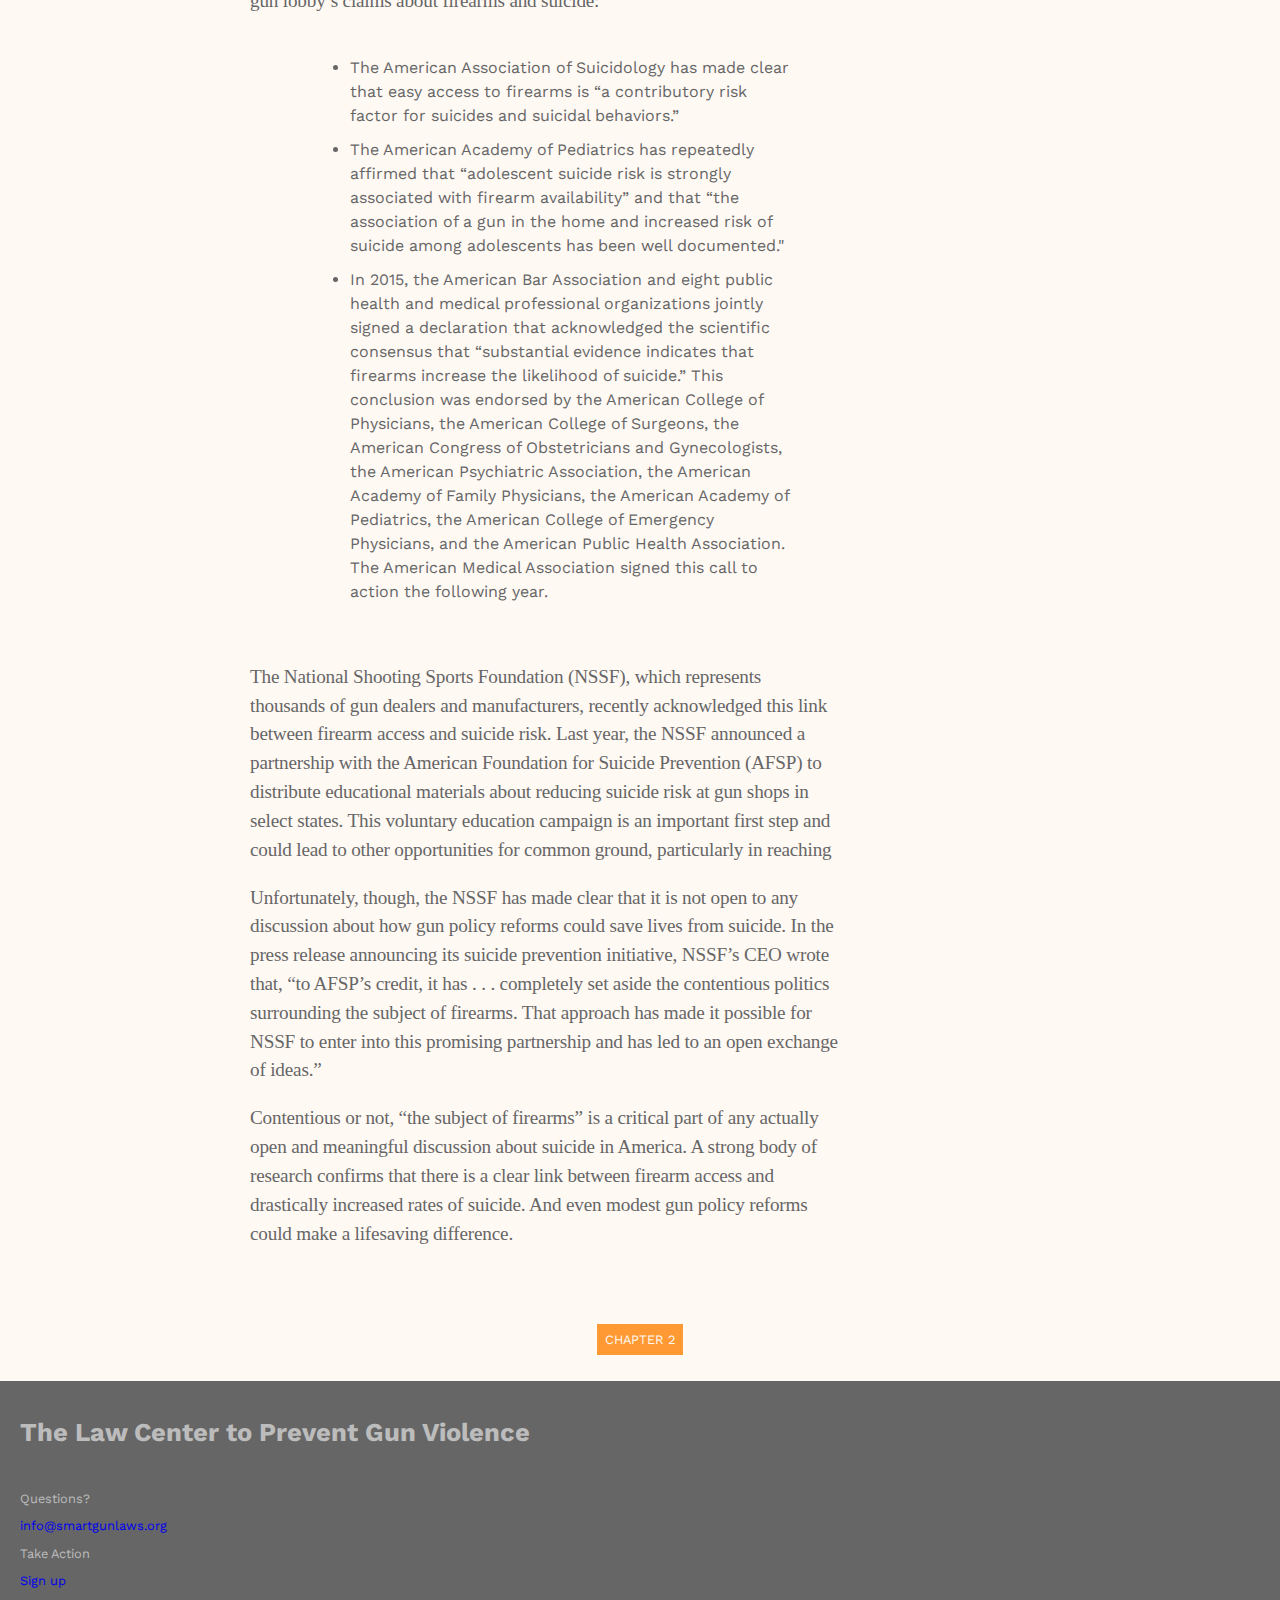
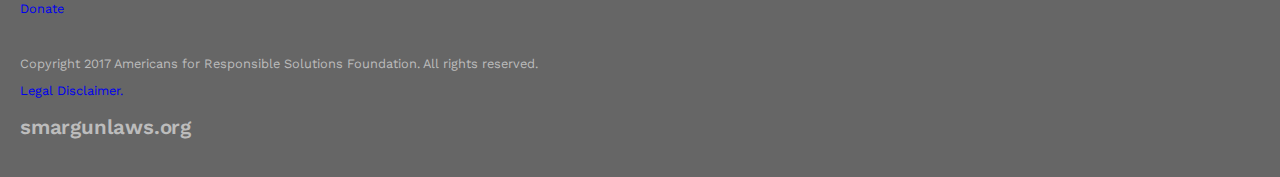
==== commit f1604d53: "Added photos to each chapter heading, finessed nav" ====
--- a/chapter1.html
+++ b/chapter1.html
@@ -1,45 +1,44 @@
 <!DOCTYPE html>
 <html lang="en">
   <head>
-    <meta charset="utf-8">
-    <title>Final Project</title>
+    <title>Delibus sitatur enimi liquae volup taecte | Reports | Smart Gun Laws</title>
     <meta name="description" content="Report template Law Center to Prevent Gun Violence">
-    <meta name="keywords" content="keywords, go, here">
+    <meta name="keywords" content="guns, nra, gvp, gun violence prevention, gun-control, second amendment, suicide, policy, politics, gun laws, firearms, self-harm, self-protection, United States gun policy">
+    <!-- Meta tags for responsive on small devices -->
+    <meta http-equiv="X-UA-Compatible" content="IE=edge">
+    <meta name="viewport" content="width=device-width, initial-scale=1">
+    <!-- NOTE: Normalize/Reset first, followed by third-party, then author CSS -->
     <link rel="stylesheet" href="styles/normalize.css">
+    <link rel="stylesheet" href="https://fonts.googleapis.com/css?family=Montserrat:100,100i,200,200i,300,300i,400,400i,500,500i,600,600i,700,700i,800,800i,900,900i">
+    <link rel="stylesheet" href="https://fonts.googleapis.com/css?family=Work+Sans:100,200,300,400,500,600,700,800,900">
+    <link rel="stylesheet" type="text/css" href="https://cloud.typography.com/6794894/666728/css/fonts.css" />
+    <link rel="stylesheet" href="styles/parallax.css">
     <link rel="stylesheet" href="styles/styles.css">
-    <link rel="stylesheet" href="styles/parallax.css">
-    <link href="https://fonts.googleapis.com/css?family=Montserrat:100,100i,200,200i,300,300i,400,400i,500,500i,600,600i,700,700i,800,800i,900,900i" rel="stylesheet">
-    <link href="https://fonts.googleapis.com/css?family=Work+Sans:100,200,300,400,500,600,700,800,900" rel="stylesheet">
-    <link rel="stylesheet" type="text/css"
-    href="//cloud.typography.com/6794894/708148/css/fonts.css">
-
   </head>
 
   <body>
-  <header>
-      <div class="mainheader">
-        <!-- <div class="logomark"><img src="images/Logomark.png"></div> -->
-        <h1>Report Title Ipsum Solar</h1>
-        <button id="menu-toggler">Menu</button>
-        <ul class="nav" id="main-menu">
-          <li class="nav-item"><a href="index.html">Introduction</a></li>
-          <li class="nav-item"><a class="current-page" href="chapter1.html">Chapter 1</a></li>
-          <li class="nav-item"><a href="chapter2.html">Chapter 2</a></li>
-          <li class="nav-item"><a href="chapter3.html">Chapter 3</a></li>
-          <li class="nav-item"><a href="conclusion.html">Conclusion</a></li>
-        </ul>
-        <a class="donate" href="https://smart-gun-laws.networkforgood.com/projects/11942-smart-gun-laws">Share</a>
-        <!-- <div class="logomark"><img src="TWITTER"></div> -->
-      </div>
-  </header>
+    <header class="mainheader">
+      <div class="logomark"><img src="images/logomark.png" width="20px"></div>
+      <!-- REVIEW: investigate better semantic element for site name so h1 is reserved for report title -->
+      <h2>Giffords Law Center</h2>
+      <button id="menu-toggler">Menu</button>
+      <ul class="nav" id="main-menu">
+        <li class="nav-item"><a href="index.html">Introduction</a></li>
+        <li class="nav-item"><a class="current-page"  href="chapter1.html">Confronting Deadly Myths</a></li>
+        <li class="nav-item"><a href="chapter2.html">Six Essential Facts</a></li>
+        <li class="nav-item"><a href="chapter3.html">Smart Gun Laws Save Lives from Suicide</a></li>
+        <li class="nav-item"><a href="conclusion.html">Conclusion</a></li>
+      </ul>
+      <a class="donate" href="https://www.facebook.com/LawCenterToPreventGunViolence/">Share</a>
+    </header>
 
-  <!-- <section class="titlebanner">
-      <h1 class="headerreportname">Report Title</h1>
-      <h2>Report byline ipsum solar volupta ir firum</h2>
-  </section> -->
+    <div class="titlebanner image-container chapterbanner" id="banner-image-1">
+      <h1>Confronting Deadly Myths</h1>
+<!--       <h2 class="titlebanner-subhead">Solar epst landiatur seruptur exceri dolore evel illatur sit revelt moluptas ditat ea conecte endandit quamusm ipsandi</h2> -->
+    </div>
 
-  <section class="reportcontainer">
-    <p class="introtext">Roffic tem idi sed quia sunt moluptas ditat ea conectem landiatur, seruptur, exceri dolore, sit re poribus.</p>
+
+  <div class="reportcontainer">
     <!-- Confronting deadly myths -->
     <h1>Suicides Are Not Inevitable
     </h1>
@@ -63,6 +62,7 @@
     <p>But people who attempt suicide with a gun almost never have the chance to do so.</p>
     <h1>Gun Access Plays a Major Role in Suicide Risk</h1>
     <p>Suicide subverts many of the conventional narratives of America’s gun debate. The gun violence prevention movement has—with notable exceptions—typically highlighted the threats Americans face when other, violent people are armed. This has made it easier to talk about smart-on-crime policies to curb the illegal gun trade than to have a sustained discussion about the growing proportion of gun deaths in our country in which the shooter is also the victim.</p>
+    </div>
     
     <div class="graphic-container">
       <h3>Table Header</h3>
@@ -100,6 +100,7 @@
       </ul>  
     </div>
 
+    <div class="reportcontainer">
     <p>Frank discussions about suicide are even harder for the corporate gun lobby, which has long denied any link between gun access and suicide. It’s not difficult to imagine why. The gun lobby represents corporations whose essential purpose is to profit by manufacturing and selling as many weapons to as many people as possible. These corporations are predictably reluctant to acknowledge that their products carry significant risks for the average consumer. Instead, their messaging and product advertisements legitimize just one fear: that a person without a gun is powerless and unprepared. </p>
     <p>John Lott, a gun activist whose discredited research has often been cited by the gun lobby, told the <i>Washington Post</i> last July that some lawmakers were “wrongfully assuming guns actually contribute to suicide.” Firearms “aren’t a factor in the suicide rate,” he claimed, because “in the absence of guns, people will instead choose a different suicide method and carry it through to completion.” This claim was not new. Nearly two decades ago, another gun lobby favorite named Gary Kleck published a purported “summary of the field” of gun violence research in which he claimed that, “While gun ownership levels are consistently related to the rate of gun suicides, they are unrelated to total suicide rate. That is, where guns are common, people will more frequently use them to kill themselves, but this does not affect the total number of people who die.” </p>
     <p>The NRA has often propagated these claims. A typical NRA “news” alert about suicide told readers, “When life means nothing, laws mean even less… In the absence of firearms, suicidal people simply substitute other means.” A director of research for the NRA dismissed suicide prevention efforts by telling the <i>Los Angeles Times</i>, “If a person is determined to kill himself, he will find a way.”</p>
@@ -120,11 +121,11 @@
     <p>The National Shooting Sports Foundation (NSSF), which represents thousands of gun dealers and manufacturers, recently acknowledged this link between firearm access and suicide risk. Last year, the NSSF announced a partnership with the American Foundation for Suicide Prevention (AFSP) to distribute educational materials about reducing suicide risk at gun shops in select states. This voluntary education campaign is an important first step and could lead to other opportunities for common ground, particularly in reaching</p>
     <p>Unfortunately, though, the NSSF has made clear that it is not open to any discussion about how gun policy reforms could save lives from suicide. In the press release announcing its suicide prevention initiative, NSSF’s CEO wrote that, “to AFSP’s credit, it has . . . completely set aside the contentious politics surrounding the subject of firearms. That approach has made it possible for NSSF to enter into this promising partnership and has led to an open exchange of ideas.”</p>
     <p>Contentious or not, “the subject of firearms” is a critical part of any actually open and meaningful discussion about suicide in America. A strong body of research confirms that there is a clear link between firearm access and drastically increased rates of suicide. And even modest gun policy reforms could make a lifesaving difference.</p>
-  </section>
+  </div>
 
-  <div class="chapternav-container">
-    <button class="bottompage_chapternav" href="chapter2.html">Chapter 2</button>
-  </div>
+    <div class="chapternav-container">
+      <a class="bottompage_chapternav" href="chapter2.html">Chapter 2</a>
+    </div>
 
   <footer>
     <h1><!-- this class is defined as "mainheader h1, footer h1" at the top of the stylesheet --> 
--- a/styles/styles.css
+++ b/styles/styles.css
@@ -1,3 +1,19 @@
+/*
+  Set box-sizing to border-box for the whole site.
+
+  See: https://www.paulirish.com/2012/box-sizing-border-box-ftw/
+*/
+/* apply a natural box layout model to all elements */
+html {
+  box-sizing: border-box;
+}
+/* but allowing components to change */
+*, *:before, *:after {
+  box-sizing: inherit;
+}
+
+/**** GENERIC STYLES ****/
+
 html, body {
   font-family: 'Work Sans', sans-serif;
   color: #666;
@@ -47,74 +63,55 @@
   margin-left: inherit;
 }
 
-.image-container {
-  background-size: cover;
-  background-attachment: fixed;
-  height: 100vh;
-  z-index: 2;
-  /*content: attr(experiment)*/
-}
-
-/**** END BODY STYLES ****/
-
+a {
+  text-decoration: none;
+}
+a:hover {
+  text-decoration: underline;
+}
+
+button {
+  cursor: pointer;
+  outline: 0;
+}
+
+/**** MAIN NAVIGATION ****/
 header {
   position: fixed;
+  z-index: 1;
+  width: 100%;
+  padding: 20px;
   box-shadow: 0 1px 12px -3px rgba(0,0,0,0.3);
   background-color: #fff9f4;
   border-bottom: 1px #ddd;
-  padding: 0 35px;
-  width: 100%;
-  z-index: 100;
-}
-
-.mainheader {
-  background-color: #fff9f4;
-  padding: 0 35px;
-  z-index: 100;
-}
-
-button {
+}
+
+header h2 {
+  display: inline-block;
+  margin: 0;
+  font-size: 18px;
+  letter-spacing: -0.05em;
+  text-transform: uppercase;
+}
+
+header .logomark {
+  max-height: 10px;
+  display: inline-block;
+  padding-right: 7px;
+  margin: 0px;
+}
+
+header ul {
+  display: inline-block;
+  margin: 0 20px;
+  padding: 0;
+  list-style: none;
   cursor: pointer;
-  outline: 0;
-  text-decoration: none;
-}
-
-header h1, footer h1{
-  font-size: 1em;
-  display: inline-block;
-  text-transform: uppercase;
-}
-
-.logomark {
-  /*background-image: url(../images/Logomark.png);*/
-  width: 15px;
-  padding: 5px;
-  display: inline;
-  margin: 0px 5px;
-}
-
-
-/**** MAIN NAVIGATION ****/
-
-.mainheader ul{
-  list-style: none;
-  display: inline-block;
-  cursor: pointer;
-  padding-left: 20px;
-  /*justify-content: space-between;*/
-  flex-wrap: wrap;
 }
 
 .nav li {
   display: inline;
-  padding-right: 12px;
-}
-
-.mainheader a {
-  color: #666;
-  text-decoration: none;
-  font-size: 11px;
-  text-transform: uppercase;
+  padding-right: 20px;
 }
 
 #menu-toggler {
@@ -129,36 +126,34 @@
   a:active - a currently clicked link
 */
 
-.mainheader a:hover {
-  color: #ff9933;
-  /*text-decoration: underline;*/
+header a {
+  color: #666;
+  font-size: 11px;
+  text-transform: uppercase;
+}
+
+header a:hover {
+  color: #ff9933;
   transition: color .2s linear;
-}
-
-.mainheader a:active {
-  color: #ff9933;
-}
-
-.mainheader a.current-page {
-  color: #ff9933;
-  /*font-weight: 700;*/
-/*  background-color: gray;
+  text-decoration: none;
+}
+
+header a:active {
+  color: #ff9933;
+}
+
+header a.current-page {
+  color: #ff9933;
+  }
+
+header a.donate {
+  float: right;
+  margin: 0;
   padding: 5px;
-*/}
-
-.mainheader a.donate {
   color: #fff9f4;
-  margin: 15px;
-  padding: 5px;
-  float: right;
   background-color: #ff9933;
 }
 
-a:visited {
-  color: inherit;
-  text-decoration: none;
-}
-
 /**** END MAIN NAVIGATION ****/
 
 
@@ -166,18 +161,20 @@
 /**** TITLE BANNER ****/
 
 .titlebanner {
+  min-height: 600px;
+  /* Make a concession for the fixed position header above (~52px high) */
+  padding: 52px 130px 0px 550px;
+  font-size: 40px;
+  letter-spacing: -0.03em;
   background-image: url("../images/gun-on-ground-gray2.jpg");
   color: #fff9f4;
-  /* Make a concession for the fixed position header above */
-  padding-top: 10em;
-  font-size: 40px;
-  padding: 60px 130px 0px 550px;
-  font-weight: 600;
-  margin: 0;
-  letter-spacing: -0.03em;
   text-transform: capitalize;
   text-align: right;
-  text-shadow:2px 2px 4px rgba(0, 0, 0, 0.1);
+  text-shadow: 2px 2px 4px rgba(0, 0, 0, 0.1);
+}
+
+.titlebanner h1 {
+  font-weight: 600;
 }
 
 .titlebanner-subhead {
@@ -187,46 +184,81 @@
   padding-top: 0px;
 }
 
+.image-container {
+  background-size: cover;
+  background-attachment: fixed;
+  height: 100vh;
+  z-index: 2;
+}
+
+.chapterbanner {
+  height: 50vh;
+  min-height: 500px;
+}
+
+#banner-image-1 {
+  background-image: url("../images/iz-zy-140216.jpg")
+}
+
+#banner-image-2 {
+  background-image: url("../images/raphael-bruno-156956.jpg")
+}
+
+#banner-image-3 {
+  background-image: url("../images/claire-anderson-60670.jpg")
+}
+
+#banner-image-4 {
+  background-image: url("../images/kamesh-vedula-208292.jpg")
+}
+
 /**** END TITLE BANNER ****/
 
 /**** REPORT BODY ****/
 
 .reportcontainer {
   padding: 40px 100px 40px 250px;
-}
-
-.reportcontainer h1 {
+/*  max-width: 1000px;*/
+/*  border: solid 1px red;*/
+}
+
+/*.report-container-for-text {
+  max-width: 650px;
+  border: solid 1px blue;
+}*/
+
+.reportcontainer h2 {
   font-size: 2em;
   text-transform: lowercase;
   text-transform: capitalize;
 }
 
-.reportcontainer p{
+.reportcontainer h2, .reportcontainer h3, .reportcontainer h4, .reportcontainer h5, .reportcontainer h6, .reportcontainer li {
+  padding-right: 200px;
+}
+
+
+.reportcontainer p {
+  padding-right: 340px;
+  margin-bottom: 10px;
   font-family: Georgia, serif;
   line-height: 1.5em;
   letter-spacing: -0.01em;
   font-size: 1.2em;
-  padding-right: 380px;
-  margin-bottom: 10px;
-}
-
-.introtext {
+}
+
+.reportcontainer .introtext {
   color: #666;
-  font-size: 35px;
+  font-size: 1.4em;
   font-weight: 700;
-  letter-spacing: -0.01em;
-}
-
-blockquote {
-  padding: 50px;
-  float: right;
-  margin: 10px 10px;
-  position: relative;
-  display: block;
-  font-size: 3.5em;
+}
+
+.reportcontainer blockquote {
+  margin: 0;
+  padding: 60px;
+  font-size: 3em;
   letter-spacing: -0.045em;
   text-align: right;
-  z-index: 1;
   color: #ff9933;
 }
 
@@ -237,7 +269,9 @@
 
 .reportcontainer ul { 
   margin: 0px 60px; 
-  padding: 30px; 
+  padding-bottom: 30px;
+  padding-top: 30px;
+  padding-right: 30px; 
   line-height: 1.5em;
 }
 
@@ -249,24 +283,22 @@
 
 /**** END REPORT BODY ****/
 
-
-
 /**** GRAPHICS ****/
 
 .graphic-container {
   font-size: 1em;
   letter-spacing: -0.045em;
   z-index: 1;
-  padding: 50px;
-  margin: 40px 40px;
+  padding: 20px;
+  /*margin: 40px 40px;*/
   /*position: relative;
   display: block;*/
   text-transform: uppercase;
   font-size: 0.8em;
   text-align: center;
-  display: flex;
+/*  display: flex;
   flex-wrap: wrap;
-  justify-content: space-between;
+  justify-content: space-between;*/
 }
 
 .bar-chart {
@@ -309,91 +341,105 @@
   }
 }
 
-
+.parallax-image {
+  background-image: url('../images/sad.jpg');
+  background-size: cover;
+  background-attachment: fixed;
+  height: 100vh;
+  z-index: 2;
+}
 /**** END GRAPHICS ****/
-
-
-
 
 /**** BOTTOM PAGE CHAPTER NAVIGATION****/
 .chapternav-container {
   margin: 2em;
-}
-
-.bottompage_chapternav{
-  border: none;
-  display: block;
-  margin: auto;
+  text-align: center;
+}
+
+.bottompage_chapternav {
   padding: 8px;
   background-color: #ff9933;
   color: #fff9f4;
-  font-weight: 400;
   text-transform: uppercase;
   font-size: 0.8em;
   text-decoration: none;
 }
 
-.bottompage_chapternav a:hover {
+a.bottompage_chapternav:hover {
   background-color: #ffefe2;
   transition: background-color .2s linear;
 }
 
-.bottompage_chapternav a:active {
+a.bottompage_chapternav:active {
   color: #ff9933;
   text-decoration: none;
 }
 
-
-
 /**** END BOTTOM PAGE CHAPTER NAVIGATION****/
 
-
-
-
 /**** FOOTER ****/
 
 footer {
-  padding: 3em;
+  padding: 20px;
+  font-size: 0.8em;
   background-color: #666;
-  height: 200px;
   color: #bcbcbc;
-  font-size: 0.8em;
-}
-
-.footer-url{
-  font-family: "Gotham A", "Gotham B", inherit;
+}
+
+footer .url {
+  font-family: "Gotham A", "Gotham B", sans-serif;
   font-size: 1.1em;
   font-weight: 200;
 }
 
-.footer-emphasis {
+footer .heading {
   font-weight: 400;
   text-transform: uppercase;
 }
 
-footer p{
-  /*display: inline;*/
-  display: inline-flex;
+footer p {
   margin-right: 5px;
 }
 
-.footer a:hover {
+footer .prompts {
+  display: inline-block;
+}
+
+footer a:hover {
   color: #ff9933;
   /*text-decoration: underline;*/
   /*transition: color .2s linear;*/
 }
 
-.footer a:active {
-  color: #ff9933;
-}
-
-
-
+footer a:active {
+  color: #ff9933;
+}
 
 /**** END FOOTER ****/
 
 /*** MEDIA QUERIES ***/
 @media screen and (max-width: 1150px) {
+  header h1 {
+    display: none;
+  }
+  .nav {
+    display: none;
+  }
+  #menu-toggler {
+    display: inline;
+  }
+  .menu-open .nav {
+    /* Nav styles for open menu go here */
+    display: inline-block;
+    position: fixed;
+    top: 35px;
+/*    left: -250px;
+*/    width: 50%;
+    transition: left 0.2s;
+  }
+  .menu-open #menu-toggler li {
+    display: block;
+  }
   .titlebanner, .titlebanner-subhead {
     margin: 0px;
     padding: 60px 40px 0px 50px;
@@ -405,31 +451,18 @@
   .reportcontainer {
     padding: 40px 100px 80px 40px;
   }
-  .reportcontainer p{
+  .reportcontainer p {
     padding-right: 160px;
   }
-  blockquote {
+  .reportcontainer blockquote {
     padding-bottom: 65px;
   }
-  .graphic-container{
-    width: 50%
+  .graphic-container {
+    width: 50%;
   }
 }
 
 @media screen and (max-width: 750px) {
-  .mainheader h1 {
-    display: none;
-  }
-  .nav li{
-    display: none;
-  }
-  #menu-toggler {
-    display: inline;
-  }
-  /** {
-    margin-right: 3px;
-    margin-left: 3px;*/
-  }
   .titlebanner, .titlebanner-subhead {
     margin: 0px;
     padding: 60px 40px 0px 50px;
@@ -440,13 +473,16 @@
     padding: 0px;
     font-size: 1em;
   }
-  .reportcontainer p{
+  .reportcontainer p {
     padding: 8px 16px;
   }
-  blockquote {
+  .reportcontainer h2, .reportcontainer h3, .reportcontainer h4, .reportcontainer h5, .reportcontainer h6, .reportcontainer li {
+    padding-right: 50px;
+  }
+  .reportcontainer blockquote {
     padding: 30px 0px 60px 0px;
     font-size: 2.5em;
-  }
+  } 
   .graphic-container{
     width: 100%;
     margin: 0px;
@@ -454,6 +490,9 @@
   }
   .bar-chart span {
     margin: 0 0.3em;
+  }
+  footer .prompts {
+    display: block;
   }
 }
 
@@ -470,19 +509,20 @@
   }
   .titlebanner-subhead {
     padding-top: 0px;
-    /*padding-left: 40px;*/
     font-size: 0.7em;
   }
   .reportcontainer {
-    margin-left: 10px;
-    margin-right: 10px;
+    margin: 0 20px;
+    padding: 0px;
+  }
+  .reportcontainer h2, .reportcontainer h3, .reportcontainer h4, .reportcontainer h5, .reportcontainer h6, .reportcontainer li {
     padding: 0px;
   }
   .reportcontainer p{
     font-size: 1.1em;
     padding: 3px;
   }
-  blockquote {
+  .reportcontainer blockquote {
     font-size: 2em;
     text-align: right;
     font-weight: 400;
@@ -493,9 +533,3 @@
 }
 
 /*** END MEDIA QUERIES ***/
-
-
-
-
-
-
